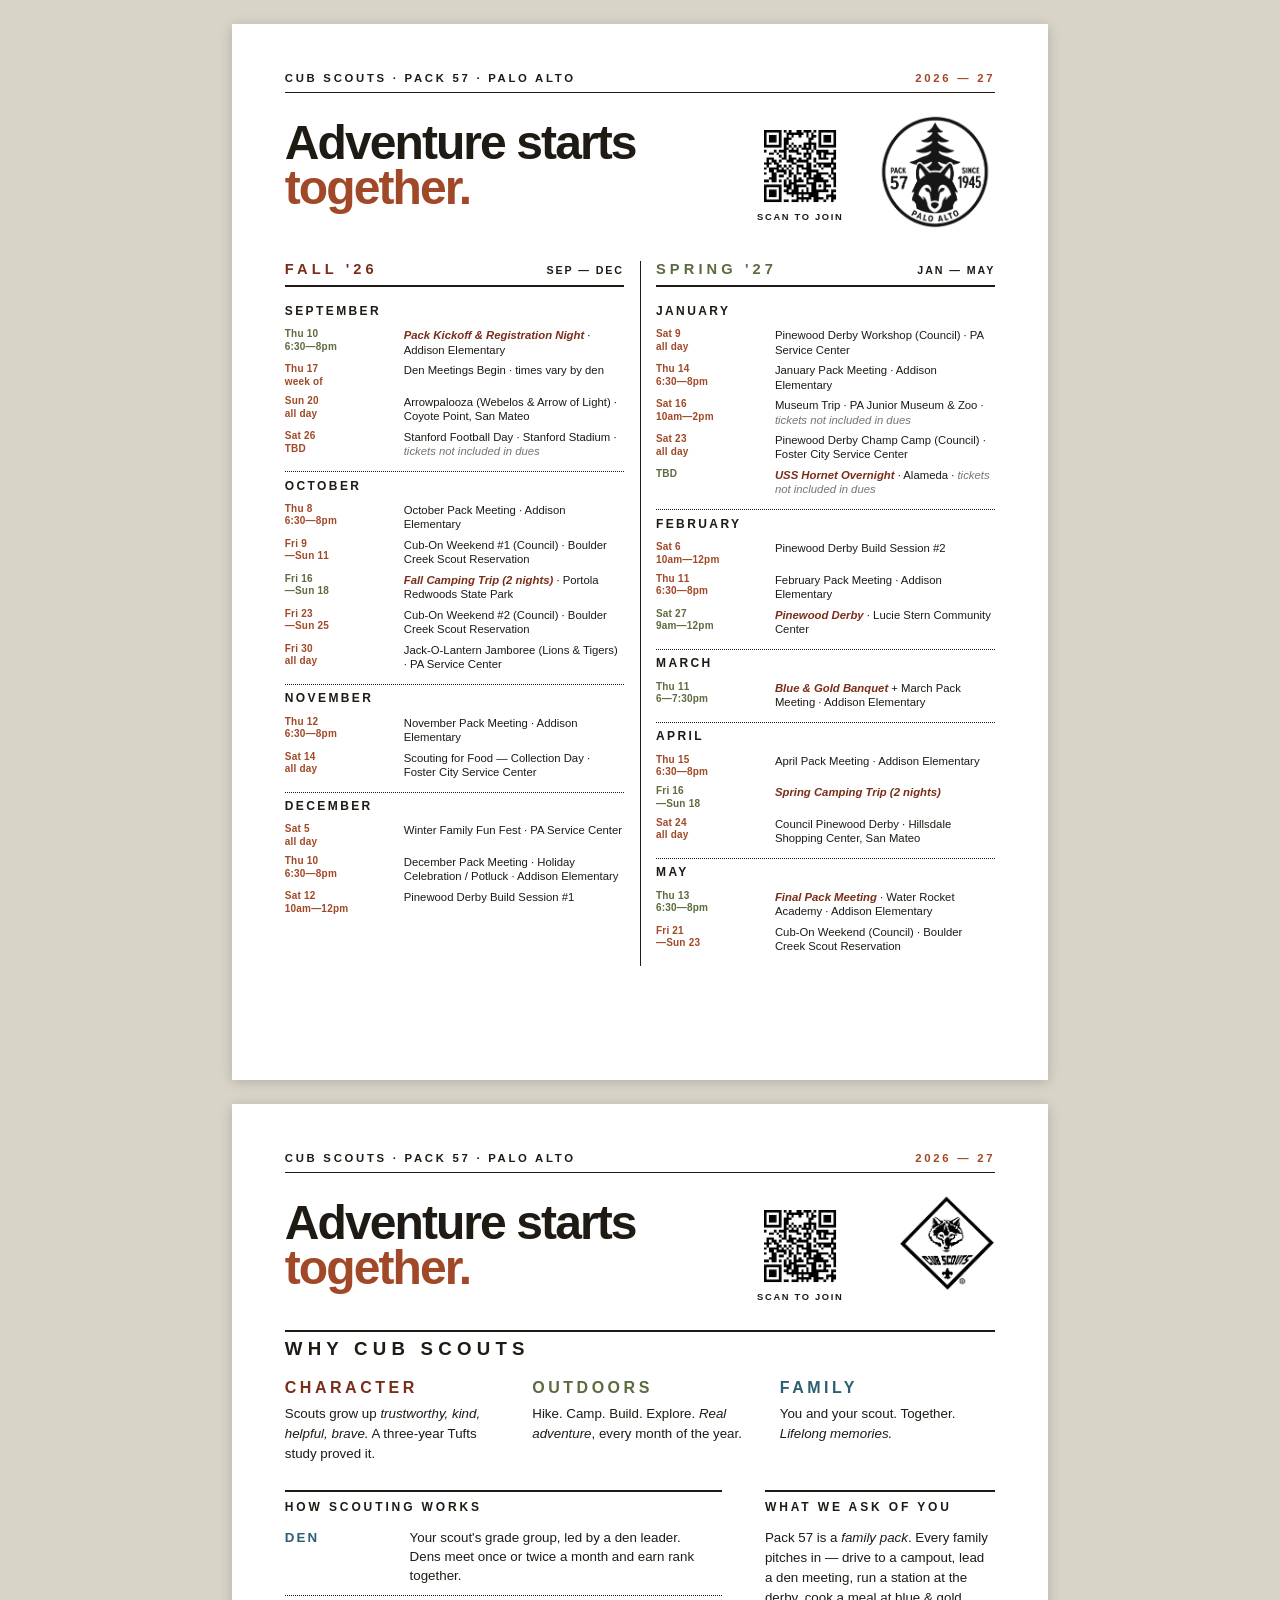
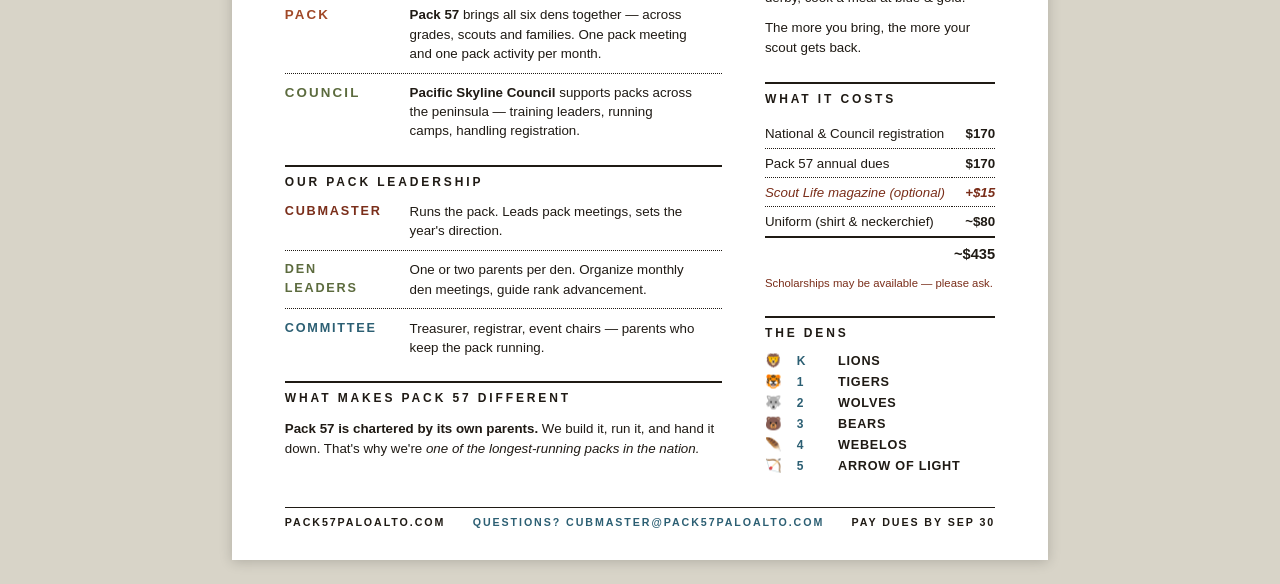
==== variants/b-swiss-grid.html @ 1f038163 "Tighten Pack cadence: 'one pack meeting and one pack activity per month' Restating 'pack' before 'ac" ====
<!doctype html>
<html lang="en">
<head>
<meta charset="utf-8">
<title>Pack 57 — Welcome to the Pack (Onboarding)</title>
<link rel="stylesheet" href="../shared/tokens.css">
<style>
  /* ============= Variant B: Swiss Grid (Onboarding, 2-page) =============
     Page 1 — masthead + the Pack Year calendar.
     Page 2 — program breakdown + fees. */

  /* Print: each .page is a fresh sheet. */
  @media print {
    .page + .page { page-break-before: always; }
  }

  /* Override the shared .page cream/bone with pure white for this onboarding handbook */
  .page.b { background: #ffffff; }

  .b {
    background: #ffffff;
    padding: 0.5in 0.55in 0.45in;
    box-sizing: border-box;
    display: grid;
    grid-template-columns: repeat(12, 1fr);
    grid-auto-rows: min-content;
    gap: 10pt 14pt;
  }

  /* Header marque */
  .b .marque {
    grid-column: 1 / 13;
    display: flex;
    justify-content: space-between;
    align-items: baseline;
    border-bottom: 1pt solid var(--ink);
    padding-bottom: 6pt;
    font-size: 8.5pt;
    letter-spacing: 0.24em;
    text-transform: uppercase;
    font-weight: 700;
  }
  .b .marque .right { color: var(--redwood); }

  /* Hero — onboarding headline */
  .b .hero {
    grid-column: 1 / 9;
    margin-top: 10pt;
  }

  /* QR code — between hero and logo, nudged slightly left toward hero */
  .b .qr {
    grid-column: 9 / 11;
    margin-top: 14pt;
    margin-left: -33pt;
    display: flex;
    flex-direction: column;
    align-items: center;
    justify-content: flex-start;
  }
  .b .qr img {
    width: 0.85in;
    height: 0.85in;
    display: block;
  }
  .b .qr .qr-cap {
    margin-top: 4pt;
    font-size: 7pt;
    letter-spacing: 0.18em;
    text-transform: uppercase;
    font-weight: 700;
    color: var(--ink);
    text-align: center;
    line-height: 1.2;
  }
  .b .hero .num {
    font-size: 9pt;
    letter-spacing: 0.32em;
    text-transform: uppercase;
    font-weight: 700;
    color: var(--ocean);
    margin-bottom: 8pt;
  }
  .b .hero h1 {
    font-size: 36pt;
    line-height: 0.95;
    letter-spacing: -0.04em;
    font-weight: 900;
    margin: 0;
    color: var(--ink);
  }
  .b .hero h1 em {
    font-style: normal;
    color: var(--redwood);
  }
  .b .hero .sub {
    margin-top: 8pt;
    font-size: 10pt;
    line-height: 1.45;
    max-width: 5.2in;
    color: var(--ink);
  }

  /* Pack 57 logo, top right */
  .b .logo {
    grid-column: 11 / 13;
    margin-top: 4pt;
    display: flex;
    justify-content: flex-end;
    align-items: flex-start;
  }
  .b .logo img {
    width: 1.25in;
    height: auto;
  }

  /* Section header */
  .b h2 {
    font-size: 9pt;
    letter-spacing: 0.24em;
    text-transform: uppercase;
    font-weight: 900;
    margin: 0 0 8pt;
    border-top: 2pt solid var(--ink);
    padding-top: 6pt;
  }

  /* ===== Calendar (page 1, full width) ===== */
  .b .cal {
    grid-column: 1 / 13;
    margin-top: 12pt;
  }
  .b .cal h2 .yr { color: var(--ocean); margin-left: 4pt; }

  /* Fall | Spring as two side-by-side columns. */
  .b .cal .seasons {
    display: grid;
    grid-template-columns: 1fr 1fr;
    column-gap: 24pt;
    position: relative;
  }
  .b .cal .seasons::before {
    content: "";
    position: absolute;
    top: 0; bottom: 0;
    left: 50%;
    width: 0;
    border-left: 0.75pt solid var(--ink);
  }
  .b .cal .season-head {
    font-size: 11pt;
    letter-spacing: 0.28em;
    text-transform: uppercase;
    font-weight: 900;
    color: var(--rust);
    margin: 0 0 8pt;
    padding-bottom: 6pt;
    border-bottom: 2pt solid var(--ink);
    display: flex;
    justify-content: space-between;
    align-items: baseline;
  }
  .b .cal .season-head .span {
    font-size: 8pt;
    letter-spacing: 0.18em;
    color: var(--ink);
    font-weight: 700;
  }
  .b .cal .season.spring .season-head { color: var(--moss); }

  /* Months stacked vertically inside each season column. */
  .b .cal .month {
    padding: 5pt 0 7pt;
    border-bottom: 0.5pt dotted var(--ink);
  }
  .b .cal .month:last-child { border-bottom: none; }
  .b .cal .m {
    font-size: 9pt;
    font-weight: 900;
    letter-spacing: 0.2em;
    text-transform: uppercase;
    line-height: 1.3;
    color: var(--ink);
    margin: 0 0 4pt;
  }
  .b .cal ul {
    margin: 0;
    padding: 0;
    list-style: none;
    font-size: 8.5pt;
    line-height: 1.25;
  }
  .b .cal li {
    display: grid;
    grid-template-columns: 1.1in 1fr;
    gap: 10pt;
    padding: 2.5pt 0;
  }
  .b .cal li .d {
    font-variant-numeric: tabular-nums;
    font-weight: 700;
    color: var(--redwood);
    font-size: 7.5pt;
    line-height: 1.25;
    letter-spacing: 0.02em;
  }
  .b .cal li.flag .d { color: var(--moss); }
  .b .cal li em {
    font-style: italic;
    color: var(--rust);
    font-weight: 700;
  }
  .b .cal li em.paid { font-weight: 400; color: var(--ink); opacity: 0.6; }
  .b .cal li .note {
    font-size: 7pt;
    color: var(--rust);
    font-style: italic;
    display: block;
    margin-top: 1pt;
  }

  /* ===== Page 2: program breakdown + fees ===== */
  .b .p2-hero {
    grid-column: 1 / 9;
    margin-top: 10pt;
  }
  .b .p2-qr {
    grid-column: 9 / 11;
    margin-top: 14pt;
    margin-left: -33pt;
    display: flex;
    flex-direction: column;
    align-items: center;
    justify-content: flex-start;
  }
  .b .p2-qr img {
    width: 0.85in;
    height: 0.85in;
    display: block;
  }
  .b .p2-qr .qr-cap {
    margin-top: 4pt;
    font-size: 7pt;
    letter-spacing: 0.18em;
    text-transform: uppercase;
    font-weight: 700;
    color: var(--ink);
    text-align: center;
    line-height: 1.2;
  }
  .b .p2-logo {
    grid-column: 11 / 13;
    margin-top: 4pt;
    display: flex;
    justify-content: flex-end;
    align-items: flex-start;
  }
  .b .p2-logo img { width: 1in; height: auto; }
  .b .p2-hero h1 {
    font-size: 36pt;
    line-height: 0.95;
    letter-spacing: -0.04em;
    font-weight: 900;
    margin: 0;
    color: var(--ink);
  }
  .b .p2-hero h1 em { font-style: normal; color: var(--redwood); }
  .b .p2-hero .num {
    font-size: 9pt;
    letter-spacing: 0.32em;
    text-transform: uppercase;
    font-weight: 700;
    color: var(--ocean);
    margin-bottom: 8pt;
  }

  /* Why-Cub-Scouts label — section header above the three columns */
  .b .why-label {
    grid-column: 1 / 13;
    margin-top: 10pt;
    font-size: 14pt;
    letter-spacing: 0.28em;
    text-transform: uppercase;
    font-weight: 900;
    color: var(--ink);
    border-top: 2pt solid var(--ink);
    padding-top: 5pt;
  }

  /* Why-Cub-Scouts row — three blurbs across full width */
  .b .why {
    grid-column: 1 / 13;
    margin-top: 2pt;
    display: grid;
    grid-template-columns: 1fr 1fr 1fr;
    column-gap: 24pt;
  }
  .b .why .why-item h3 {
    font-size: 12pt;
    letter-spacing: 0.22em;
    text-transform: uppercase;
    font-weight: 900;
    margin: 0 0 5pt;
    padding-top: 2pt;
  }
  .b .why .why-item:nth-child(1) h3 { color: var(--rust); }
  .b .why .why-item:nth-child(2) h3 { color: var(--moss); }
  .b .why .why-item:nth-child(3) h3 { color: var(--ocean); }
  .b .why .why-item p {
    font-size: 10pt;
    line-height: 1.5;
    margin: 0;
  }
  .b .why .why-item p em {
    font-style: italic;
    color: var(--ink);
  }

  /* Reference panels — two columns, each a vertical stack */
  .b .panels {
    grid-column: 1 / 13;
    margin-top: 10pt;
    display: grid;
    grid-template-columns: 1.9fr 1fr;
    column-gap: 32pt;
  }
  .b .panel-col-left,
  .b .panel-col-right {
    display: flex;
    flex-direction: column;
  }
  .b .panel-col-left .panel + .panel,
  .b .panel-col-right .panel + .panel {
    margin-top: 18pt;
  }
  .b .panel h2 {
    font-size: 9pt;
    letter-spacing: 0.24em;
    text-transform: uppercase;
    font-weight: 900;
    margin: 0 0 10pt;
    border-top: 2pt solid var(--ink);
    padding-top: 6pt;
  }

  /* Panel: dens by grade — compact emoji list */
  .b .panel .dens {
    display: grid;
    grid-template-columns: 0.22in 0.32in 1fr;
    gap: 4pt 8pt;
    font-size: 9.5pt;
    line-height: 1.25;
    align-items: baseline;
  }
  .b .panel .dens .emoji {
    font-size: 10pt;
    line-height: 1;
  }
  .b .panel .dens .grade {
    font-weight: 900;
    color: var(--ocean);
    font-variant-numeric: tabular-nums;
    font-size: 9pt;
    letter-spacing: 0.06em;
  }
  .b .panel .dens .den-name {
    font-weight: 700;
    letter-spacing: 0.06em;
    text-transform: uppercase;
  }

  /* Panel: leadership — parallel to org */
  .b .panel .lead-row {
    display: grid;
    grid-template-columns: 1.05in minmax(0, 3in);
    gap: 18pt;
    padding: 7pt 0;
    border-bottom: 0.5pt dotted var(--ink);
    font-size: 10pt;
    line-height: 1.45;
  }
  .b .panel .lead-row:last-child { border-bottom: none; padding-bottom: 0; }
  .b .panel .lead-row:first-of-type { padding-top: 0; }
  .b .panel .lead-row .role {
    font-weight: 900;
    letter-spacing: 0.14em;
    text-transform: uppercase;
    font-size: 9.5pt;
  }
  .b .panel .lead-row.l1 .role { color: var(--rust); }
  .b .panel .lead-row.l2 .role { color: var(--moss); }
  .b .panel .lead-row.l3 .role { color: var(--ocean); }

  /* Panel: org explainer (Den/Pack/Council) */
  .b .panel .org-row {
    display: grid;
    grid-template-columns: 1.05in minmax(0, 3in);
    gap: 18pt;
    padding: 7pt 0;
    border-bottom: 0.5pt dotted var(--ink);
    font-size: 10pt;
    line-height: 1.45;
  }
  .b .panel .org-row:last-child { border-bottom: none; padding-bottom: 0; }
  .b .panel .org-row:first-of-type { padding-top: 0; }
  .b .panel .org-row .term {
    font-weight: 900;
    letter-spacing: 0.16em;
    text-transform: uppercase;
  }
  .b .panel .org-row.r1 .term { color: var(--ocean); }
  .b .panel .org-row.r2 .term { color: var(--redwood); }
  .b .panel .org-row.r3 .term { color: var(--moss); }

  /* Panel: what we ask, what makes us different */
  .b .panel .ask p,
  .b .panel .different p {
    font-size: 10pt;
    line-height: 1.5;
    margin: 0 0 8pt;
  }
  .b .panel .ask p:last-child,
  .b .panel .different p:last-child { margin-bottom: 0; }
  .b .panel .ask p em,
  .b .panel .different p em { font-style: italic; }
  .b .panel .different p b { font-weight: 700; }

  /* Panel: dues table */
  .b .panel table {
    width: 100%;
    border-collapse: collapse;
    font-size: 10pt;
  }
  .b .panel table td {
    padding: 5pt 0;
    border-bottom: 0.5pt dotted var(--ink);
  }
  .b .panel table td.r {
    text-align: right;
    font-variant-numeric: tabular-nums;
    font-weight: 700;
  }
  .b .panel table tr.opt td {
    color: var(--rust);
    font-style: italic;
  }
  .b .panel table tr.tot td {
    border-top: 1.5pt solid var(--ink);
    border-bottom: none;
    padding-top: 6pt;
    font-weight: 900;
    font-size: 11pt;
    text-transform: uppercase;
  }
  .b .panel .scholar-note {
    font-size: 8.5pt;
    margin-top: 6pt;
    color: var(--rust);
    line-height: 1.4;
  }

  /* Footer */
  .b .foot {
    grid-column: 1 / 13;
    margin-top: 14pt;
    border-top: 1pt solid var(--ink);
    padding-top: 6pt;
    display: flex;
    justify-content: space-between;
    font-size: 8pt;
    letter-spacing: 0.18em;
    text-transform: uppercase;
    font-weight: 700;
  }
  .b .foot .mid { color: var(--ocean); }
</style>
</head>
<body>

<!-- =============================================================
     PAGE 1 — masthead + Pack Year calendar
     ============================================================= -->
<div class="page b">

  <div class="marque">
    <span>Cub Scouts · Pack 57 · Palo Alto</span>
    <span class="right">2026 — 27</span>
  </div>

  <div class="hero">
    <h1>Adventure starts<br><em>together.</em></h1>
  </div>

  <div class="qr">
    <img src="../assets/qr-pack57-join.png" alt="Scan to join Pack 57">
    <div class="qr-cap">Scan to Join</div>
  </div>

  <div class="logo">
    <img src="../assets/pack57-logo-mono.png" alt="Cub Scouts Pack 57 Palo Alto">
  </div>

  <div class="cal">
    <div class="seasons">

      <!-- ===== FALL ===== -->
      <div class="season fall">
        <div class="season-head"><span>Fall '26</span><span class="span">Sep — Dec</span></div>

        <div class="month">
          <div class="m">September</div>
          <ul>
            <li class="flag"><span class="d">Thu 10<br>6:30—8pm</span><span><em>Pack Kickoff &amp; Registration Night</em> · Addison Elementary</span></li>
            <li><span class="d">Thu 17<br>week of</span><span>Den Meetings Begin · times vary by den</span></li>
            <li><span class="d">Sun 20<br>all day</span><span>Arrowpalooza (Webelos &amp; Arrow of Light) · Coyote Point, San Mateo</span></li>
            <li><span class="d">Sat 26<br>TBD</span><span>Stanford Football Day · Stanford Stadium · <em class="paid">tickets not included in dues</em></span></li>
          </ul>
        </div>

        <div class="month">
          <div class="m">October</div>
          <ul>
            <li><span class="d">Thu 8<br>6:30—8pm</span><span>October Pack Meeting · Addison Elementary</span></li>
            <li><span class="d">Fri 9<br>—Sun 11</span><span>Cub-On Weekend #1 (Council) · Boulder Creek Scout Reservation</span></li>
            <li class="flag"><span class="d">Fri 16<br>—Sun 18</span><span><em>Fall Camping Trip (2 nights)</em> · Portola Redwoods State Park</span></li>
            <li><span class="d">Fri 23<br>—Sun 25</span><span>Cub-On Weekend #2 (Council) · Boulder Creek Scout Reservation</span></li>
            <li><span class="d">Fri 30<br>all day</span><span>Jack-O-Lantern Jamboree (Lions &amp; Tigers) · PA Service Center</span></li>
          </ul>
        </div>

        <div class="month">
          <div class="m">November</div>
          <ul>
            <li><span class="d">Thu 12<br>6:30—8pm</span><span>November Pack Meeting · Addison Elementary</span></li>
            <li><span class="d">Sat 14<br>all day</span><span>Scouting for Food — Collection Day · Foster City Service Center</span></li>
          </ul>
        </div>

        <div class="month">
          <div class="m">December</div>
          <ul>
            <li><span class="d">Sat 5<br>all day</span><span>Winter Family Fun Fest · PA Service Center</span></li>
            <li><span class="d">Thu 10<br>6:30—8pm</span><span>December Pack Meeting · Holiday Celebration / Potluck · Addison Elementary</span></li>
            <li><span class="d">Sat 12<br>10am—12pm</span><span>Pinewood Derby Build Session #1</span></li>
          </ul>
        </div>
      </div>

      <!-- ===== SPRING (Jan—May) ===== -->
      <div class="season spring">
        <div class="season-head"><span>Spring '27</span><span class="span">Jan — May</span></div>

        <div class="month">
          <div class="m">January</div>
          <ul>
            <li><span class="d">Sat 9<br>all day</span><span>Pinewood Derby Workshop (Council) · PA Service Center</span></li>
            <li><span class="d">Thu 14<br>6:30—8pm</span><span>January Pack Meeting · Addison Elementary</span></li>
            <li><span class="d">Sat 16<br>10am—2pm</span><span>Museum Trip · PA Junior Museum &amp; Zoo · <em class="paid">tickets not included in dues</em></span></li>
            <li><span class="d">Sat 23<br>all day</span><span>Pinewood Derby Champ Camp (Council) · Foster City Service Center</span></li>
            <li class="flag"><span class="d">TBD</span><span><em>USS Hornet Overnight</em> · Alameda · <em class="paid">tickets not included in dues</em></span></li>
          </ul>
        </div>

        <div class="month">
          <div class="m">February</div>
          <ul>
            <li><span class="d">Sat 6<br>10am—12pm</span><span>Pinewood Derby Build Session #2</span></li>
            <li><span class="d">Thu 11<br>6:30—8pm</span><span>February Pack Meeting · Addison Elementary</span></li>
            <li class="flag"><span class="d">Sat 27<br>9am—12pm</span><span><em>Pinewood Derby</em> · Lucie Stern Community Center</span></li>
          </ul>
        </div>

        <div class="month">
          <div class="m">March</div>
          <ul>
            <li class="flag"><span class="d">Thu 11<br>6—7:30pm</span><span><em>Blue &amp; Gold Banquet</em> + March Pack Meeting · Addison Elementary</span></li>
          </ul>
        </div>

        <div class="month">
          <div class="m">April</div>
          <ul>
            <li><span class="d">Thu 15<br>6:30—8pm</span><span>April Pack Meeting · Addison Elementary</span></li>
            <li class="flag"><span class="d">Fri 16<br>—Sun 18</span><span><em>Spring Camping Trip (2 nights)</em></span></li>
            <li><span class="d">Sat 24<br>all day</span><span>Council Pinewood Derby · Hillsdale Shopping Center, San Mateo</span></li>
          </ul>
        </div>

        <div class="month">
          <div class="m">May</div>
          <ul>
            <li class="flag"><span class="d">Thu 13<br>6:30—8pm</span><span><em>Final Pack Meeting</em> · Water Rocket Academy · Addison Elementary</span></li>
            <li><span class="d">Fri 21<br>—Sun 23</span><span>Cub-On Weekend (Council) · Boulder Creek Scout Reservation</span></li>
          </ul>
        </div>
      </div>

    </div>
  </div>

</div>

<!-- =============================================================
     PAGE 2 — program breakdown + fees (rough draft)
     ============================================================= -->
<div class="page b">

  <div class="marque">
    <span>Cub Scouts · Pack 57 · Palo Alto</span>
    <span class="right">2026 — 27</span>
  </div>

  <div class="p2-hero">
    <h1>Adventure starts<br><em>together.</em></h1>
  </div>

  <div class="p2-qr">
    <img src="../assets/qr-pack57-join.png" alt="Scan to join Pack 57">
    <div class="qr-cap">Scan to Join</div>
  </div>

  <div class="p2-logo">
    <img src="../assets/cub-scout-logo.png" alt="Cub Scouts">
  </div>

  <div class="why-label">Why Cub Scouts</div>

  <div class="why">
    <div class="why-item">
      <h3>Character</h3>
      <p>Scouts grow up <em>trustworthy, kind, helpful, brave.</em>
        A three-year Tufts study proved it.</p>
    </div>
    <div class="why-item">
      <h3>Outdoors</h3>
      <p>Hike. Camp. Build. Explore. <em>Real adventure</em>,
        every month of the year.</p>
    </div>
    <div class="why-item">
      <h3>Family</h3>
      <p>You and your scout. Together. <em>Lifelong memories.</em></p>
    </div>
  </div>

  <div class="panels">

    <div class="panel-col-left">
      <div class="panel">
        <h2>How Scouting Works</h2>
        <div class="org-row r1">
          <div class="term">Den</div>
          <div>Your scout's grade group, led by a den leader.
            Dens meet once or twice a month and earn rank together.</div>
        </div>
        <div class="org-row r2">
          <div class="term">Pack</div>
          <div><b>Pack 57</b> brings all six dens together —
            across grades, scouts and families. One pack meeting
            and one pack activity per month.</div>
        </div>
        <div class="org-row r3">
          <div class="term">Council</div>
          <div><b>Pacific Skyline Council</b> supports packs across
            the peninsula — training leaders, running camps,
            handling registration.</div>
        </div>
      </div>

      <div class="panel">
        <h2>Our Pack Leadership</h2>
        <div class="lead-row l1">
          <div class="role">Cubmaster</div>
          <div>Runs the pack. Leads pack meetings,
            sets the year's direction.</div>
        </div>
        <div class="lead-row l2">
          <div class="role">Den Leaders</div>
          <div>One or two parents per den. Organize monthly
            den meetings, guide rank advancement.</div>
        </div>
        <div class="lead-row l3">
          <div class="role">Committee</div>
          <div>Treasurer, registrar, event chairs —
            parents who keep the pack running.</div>
        </div>
      </div>

      <div class="panel">
        <h2>What makes Pack 57 different</h2>
        <div class="different">
          <p><b>Pack 57 is chartered by its own parents.</b>
            We build it, run it, and hand it down. That's why
            we're <em>one of the longest-running packs in the
            nation.</em></p>
        </div>
      </div>
    </div>

    <div class="panel-col-right">
      <div class="panel">
        <h2>What we ask of you</h2>
        <div class="ask">
          <p>Pack 57 is a <em>family pack</em>. Every family
            pitches in — drive to a campout, lead a den meeting,
            run a station at the derby, cook a meal at blue
            &amp; gold.</p>
          <p>The more you bring, the more your scout gets
            back.</p>
        </div>
      </div>

      <div class="panel">
        <h2>What it costs</h2>
        <table>
          <tr><td>National &amp; Council registration</td><td class="r">$170</td></tr>
          <tr><td>Pack 57 annual dues</td><td class="r">$170</td></tr>
          <tr class="opt"><td>Scout Life magazine (optional)</td><td class="r">+$15</td></tr>
          <tr><td>Uniform (shirt &amp; neckerchief)</td><td class="r">~$80</td></tr>
          <tr class="tot"><td></td><td class="r">~$435</td></tr>
        </table>
        <div class="scholar-note">Scholarships may be available —
          please ask.</div>
      </div>

      <div class="panel">
        <h2>The Dens</h2>
        <div class="dens">
          <div class="emoji">🦁</div><div class="grade">K</div><div class="den-name">Lions</div>
          <div class="emoji">🐯</div><div class="grade">1</div><div class="den-name">Tigers</div>
          <div class="emoji">🐺</div><div class="grade">2</div><div class="den-name">Wolves</div>
          <div class="emoji">🐻</div><div class="grade">3</div><div class="den-name">Bears</div>
          <div class="emoji">🪶</div><div class="grade">4</div><div class="den-name">Webelos</div>
          <div class="emoji">🏹</div><div class="grade">5</div><div class="den-name">Arrow of Light</div>
        </div>
      </div>
    </div>

  </div>

  <div class="foot">
    <span>pack57paloalto.com</span>
    <span class="mid">Questions? cubmaster@pack57paloalto.com</span>
    <span>Pay dues by Sep 30</span>
  </div>

</div>

</body>
</html>
---- shared/tokens.css ----
/* Sea Ranch palette — earthy, sun-bleached, mid-century coastal */
:root {
  --redwood: #A04827;     /* siding stain */
  --ocean:   #2C5F73;     /* deep pacific */
  --sun:     #E8A33D;     /* afternoon light */
  --moss:    #5C6B3E;     /* trail green */
  --cream:   #F2E8D5;     /* weathered cedar */
  --bone:    #FAF6EC;     /* page */
  --ink:     #1F1A14;     /* near-black, warm */
  --rust:    #7A2E1A;     /* deep accent */

  --font-sans: "Helvetica Neue", Helvetica, Arial, sans-serif;
}

/* Print sizing — letter, single sided */
@page { size: 8.5in 11in; margin: 0; }

html, body {
  margin: 0;
  padding: 0;
  font-family: var(--font-sans);
  color: var(--ink);
  background: #d8d4c8;     /* gray surround so the page edge is visible on screen */
  -webkit-font-smoothing: antialiased;
}

.page {
  width: 8.5in;
  height: 11in;
  background: var(--bone);
  margin: 24px auto;
  position: relative;
  overflow: hidden;
  box-shadow: 0 2px 12px rgba(0,0,0,0.18);
  box-sizing: border-box;
}

@media print {
  body { background: white; }
  .page { margin: 0; box-shadow: none; }
}

/* Common type rules */
.tight  { letter-spacing: -0.02em; }
.tighter{ letter-spacing: -0.04em; }
.upper  { text-transform: uppercase; }
.bold   { font-weight: 700; }
.black  { font-weight: 900; }
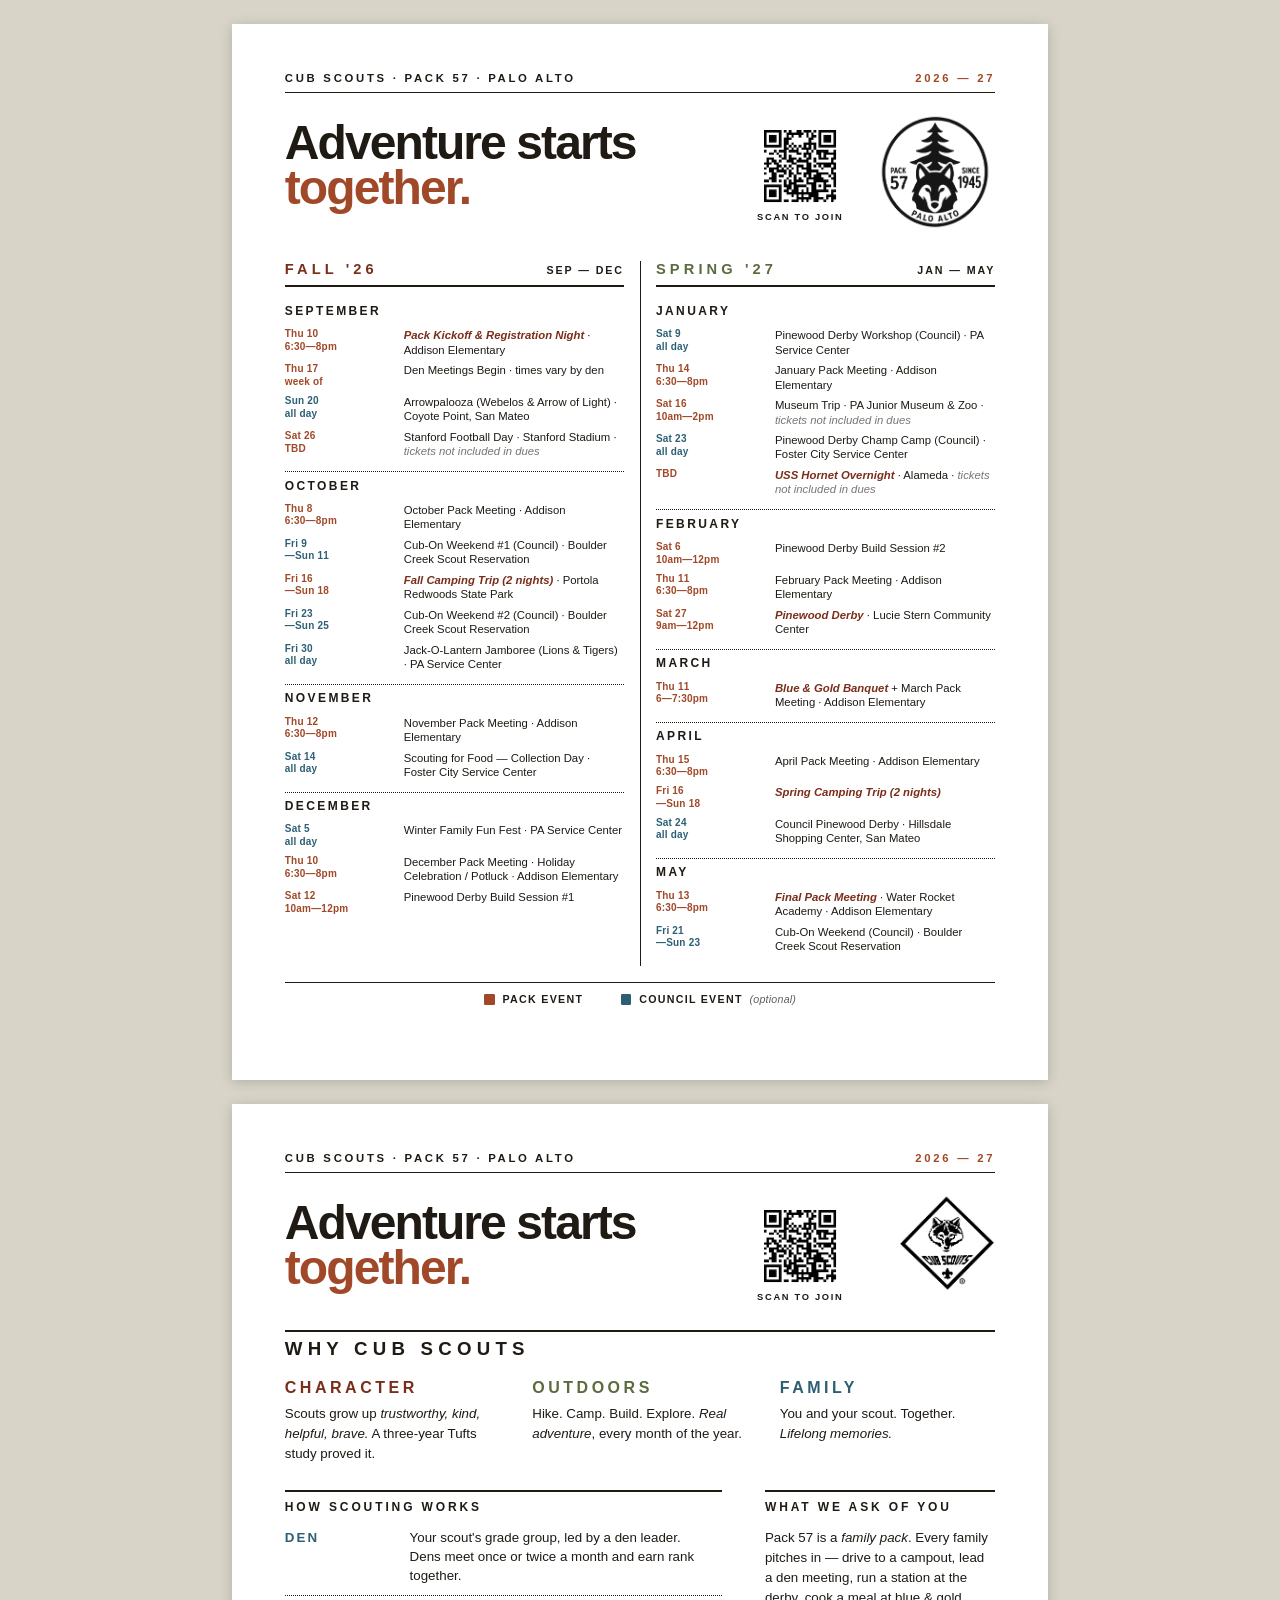
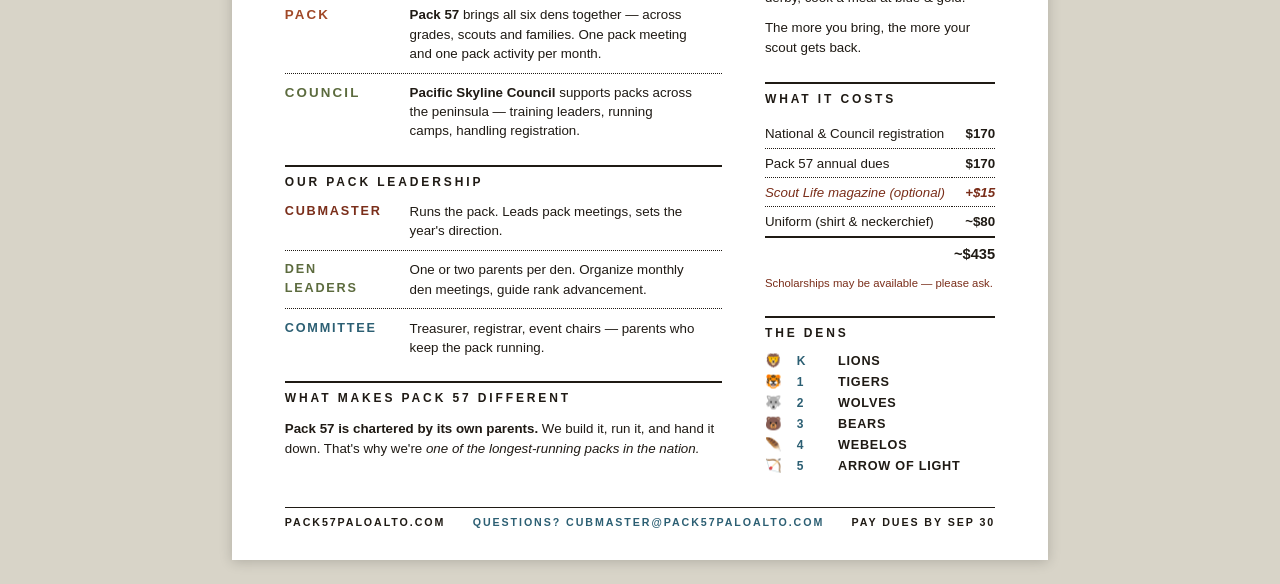
==== commit 35f1d50b: "Calendar: color council events ocean blue, add legend, drop moss/flag color Adds a third date-column" ====
--- a/variants/b-swiss-grid.html
+++ b/variants/b-swiss-grid.html
@@ -204,7 +204,7 @@
     line-height: 1.25;
     letter-spacing: 0.02em;
   }
-  .b .cal li.flag .d { color: var(--moss); }
+  .b .cal li.council .d { color: var(--ocean); }
   .b .cal li em {
     font-style: italic;
     color: var(--rust);
@@ -217,6 +217,44 @@
     font-style: italic;
     display: block;
     margin-top: 1pt;
+  }
+
+  /* Calendar legend — sits under the seasons grid */
+  .b .cal .key {
+    grid-column: 1 / 13;
+    margin-top: 12pt;
+    padding-top: 8pt;
+    border-top: 0.5pt solid var(--ink);
+    display: flex;
+    justify-content: center;
+    gap: 28pt;
+    font-size: 8pt;
+    letter-spacing: 0.12em;
+    text-transform: uppercase;
+    font-weight: 700;
+    color: var(--ink);
+  }
+  .b .cal .key .item {
+    display: flex;
+    align-items: center;
+    gap: 6pt;
+  }
+  .b .cal .key .swatch {
+    display: inline-block;
+    width: 8pt;
+    height: 8pt;
+    border-radius: 1pt;
+  }
+  .b .cal .key .swatch.regular { background: var(--redwood); }
+  .b .cal .key .swatch.council { background: var(--ocean); }
+  .b .cal .key .opt {
+    font-style: italic;
+    text-transform: none;
+    letter-spacing: 0.02em;
+    font-weight: 400;
+    color: var(--ink);
+    opacity: 0.7;
+    margin-left: 2pt;
   }
 
   /* ===== Page 2: program breakdown + fees ===== */
@@ -512,7 +550,7 @@
           <ul>
             <li class="flag"><span class="d">Thu 10<br>6:30—8pm</span><span><em>Pack Kickoff &amp; Registration Night</em> · Addison Elementary</span></li>
             <li><span class="d">Thu 17<br>week of</span><span>Den Meetings Begin · times vary by den</span></li>
-            <li><span class="d">Sun 20<br>all day</span><span>Arrowpalooza (Webelos &amp; Arrow of Light) · Coyote Point, San Mateo</span></li>
+            <li class="council"><span class="d">Sun 20<br>all day</span><span>Arrowpalooza (Webelos &amp; Arrow of Light) · Coyote Point, San Mateo</span></li>
             <li><span class="d">Sat 26<br>TBD</span><span>Stanford Football Day · Stanford Stadium · <em class="paid">tickets not included in dues</em></span></li>
           </ul>
         </div>
@@ -521,10 +559,10 @@
           <div class="m">October</div>
           <ul>
             <li><span class="d">Thu 8<br>6:30—8pm</span><span>October Pack Meeting · Addison Elementary</span></li>
-            <li><span class="d">Fri 9<br>—Sun 11</span><span>Cub-On Weekend #1 (Council) · Boulder Creek Scout Reservation</span></li>
+            <li class="council"><span class="d">Fri 9<br>—Sun 11</span><span>Cub-On Weekend #1 (Council) · Boulder Creek Scout Reservation</span></li>
             <li class="flag"><span class="d">Fri 16<br>—Sun 18</span><span><em>Fall Camping Trip (2 nights)</em> · Portola Redwoods State Park</span></li>
-            <li><span class="d">Fri 23<br>—Sun 25</span><span>Cub-On Weekend #2 (Council) · Boulder Creek Scout Reservation</span></li>
-            <li><span class="d">Fri 30<br>all day</span><span>Jack-O-Lantern Jamboree (Lions &amp; Tigers) · PA Service Center</span></li>
+            <li class="council"><span class="d">Fri 23<br>—Sun 25</span><span>Cub-On Weekend #2 (Council) · Boulder Creek Scout Reservation</span></li>
+            <li class="council"><span class="d">Fri 30<br>all day</span><span>Jack-O-Lantern Jamboree (Lions &amp; Tigers) · PA Service Center</span></li>
           </ul>
         </div>
 
@@ -532,14 +570,14 @@
           <div class="m">November</div>
           <ul>
             <li><span class="d">Thu 12<br>6:30—8pm</span><span>November Pack Meeting · Addison Elementary</span></li>
-            <li><span class="d">Sat 14<br>all day</span><span>Scouting for Food — Collection Day · Foster City Service Center</span></li>
+            <li class="council"><span class="d">Sat 14<br>all day</span><span>Scouting for Food — Collection Day · Foster City Service Center</span></li>
           </ul>
         </div>
 
         <div class="month">
           <div class="m">December</div>
           <ul>
-            <li><span class="d">Sat 5<br>all day</span><span>Winter Family Fun Fest · PA Service Center</span></li>
+            <li class="council"><span class="d">Sat 5<br>all day</span><span>Winter Family Fun Fest · PA Service Center</span></li>
             <li><span class="d">Thu 10<br>6:30—8pm</span><span>December Pack Meeting · Holiday Celebration / Potluck · Addison Elementary</span></li>
             <li><span class="d">Sat 12<br>10am—12pm</span><span>Pinewood Derby Build Session #1</span></li>
           </ul>
@@ -553,10 +591,10 @@
         <div class="month">
           <div class="m">January</div>
           <ul>
-            <li><span class="d">Sat 9<br>all day</span><span>Pinewood Derby Workshop (Council) · PA Service Center</span></li>
+            <li class="council"><span class="d">Sat 9<br>all day</span><span>Pinewood Derby Workshop (Council) · PA Service Center</span></li>
             <li><span class="d">Thu 14<br>6:30—8pm</span><span>January Pack Meeting · Addison Elementary</span></li>
             <li><span class="d">Sat 16<br>10am—2pm</span><span>Museum Trip · PA Junior Museum &amp; Zoo · <em class="paid">tickets not included in dues</em></span></li>
-            <li><span class="d">Sat 23<br>all day</span><span>Pinewood Derby Champ Camp (Council) · Foster City Service Center</span></li>
+            <li class="council"><span class="d">Sat 23<br>all day</span><span>Pinewood Derby Champ Camp (Council) · Foster City Service Center</span></li>
             <li class="flag"><span class="d">TBD</span><span><em>USS Hornet Overnight</em> · Alameda · <em class="paid">tickets not included in dues</em></span></li>
           </ul>
         </div>
@@ -582,7 +620,7 @@
           <ul>
             <li><span class="d">Thu 15<br>6:30—8pm</span><span>April Pack Meeting · Addison Elementary</span></li>
             <li class="flag"><span class="d">Fri 16<br>—Sun 18</span><span><em>Spring Camping Trip (2 nights)</em></span></li>
-            <li><span class="d">Sat 24<br>all day</span><span>Council Pinewood Derby · Hillsdale Shopping Center, San Mateo</span></li>
+            <li class="council"><span class="d">Sat 24<br>all day</span><span>Council Pinewood Derby · Hillsdale Shopping Center, San Mateo</span></li>
           </ul>
         </div>
 
@@ -590,11 +628,22 @@
           <div class="m">May</div>
           <ul>
             <li class="flag"><span class="d">Thu 13<br>6:30—8pm</span><span><em>Final Pack Meeting</em> · Water Rocket Academy · Addison Elementary</span></li>
-            <li><span class="d">Fri 21<br>—Sun 23</span><span>Cub-On Weekend (Council) · Boulder Creek Scout Reservation</span></li>
-          </ul>
-        </div>
-      </div>
-
+            <li class="council"><span class="d">Fri 21<br>—Sun 23</span><span>Cub-On Weekend (Council) · Boulder Creek Scout Reservation</span></li>
+          </ul>
+        </div>
+      </div>
+
+    </div>
+
+    <div class="key">
+      <div class="item">
+        <span class="swatch regular"></span>
+        <span>Pack event</span>
+      </div>
+      <div class="item">
+        <span class="swatch council"></span>
+        <span>Council event <span class="opt">(optional)</span></span>
+      </div>
     </div>
   </div>
 
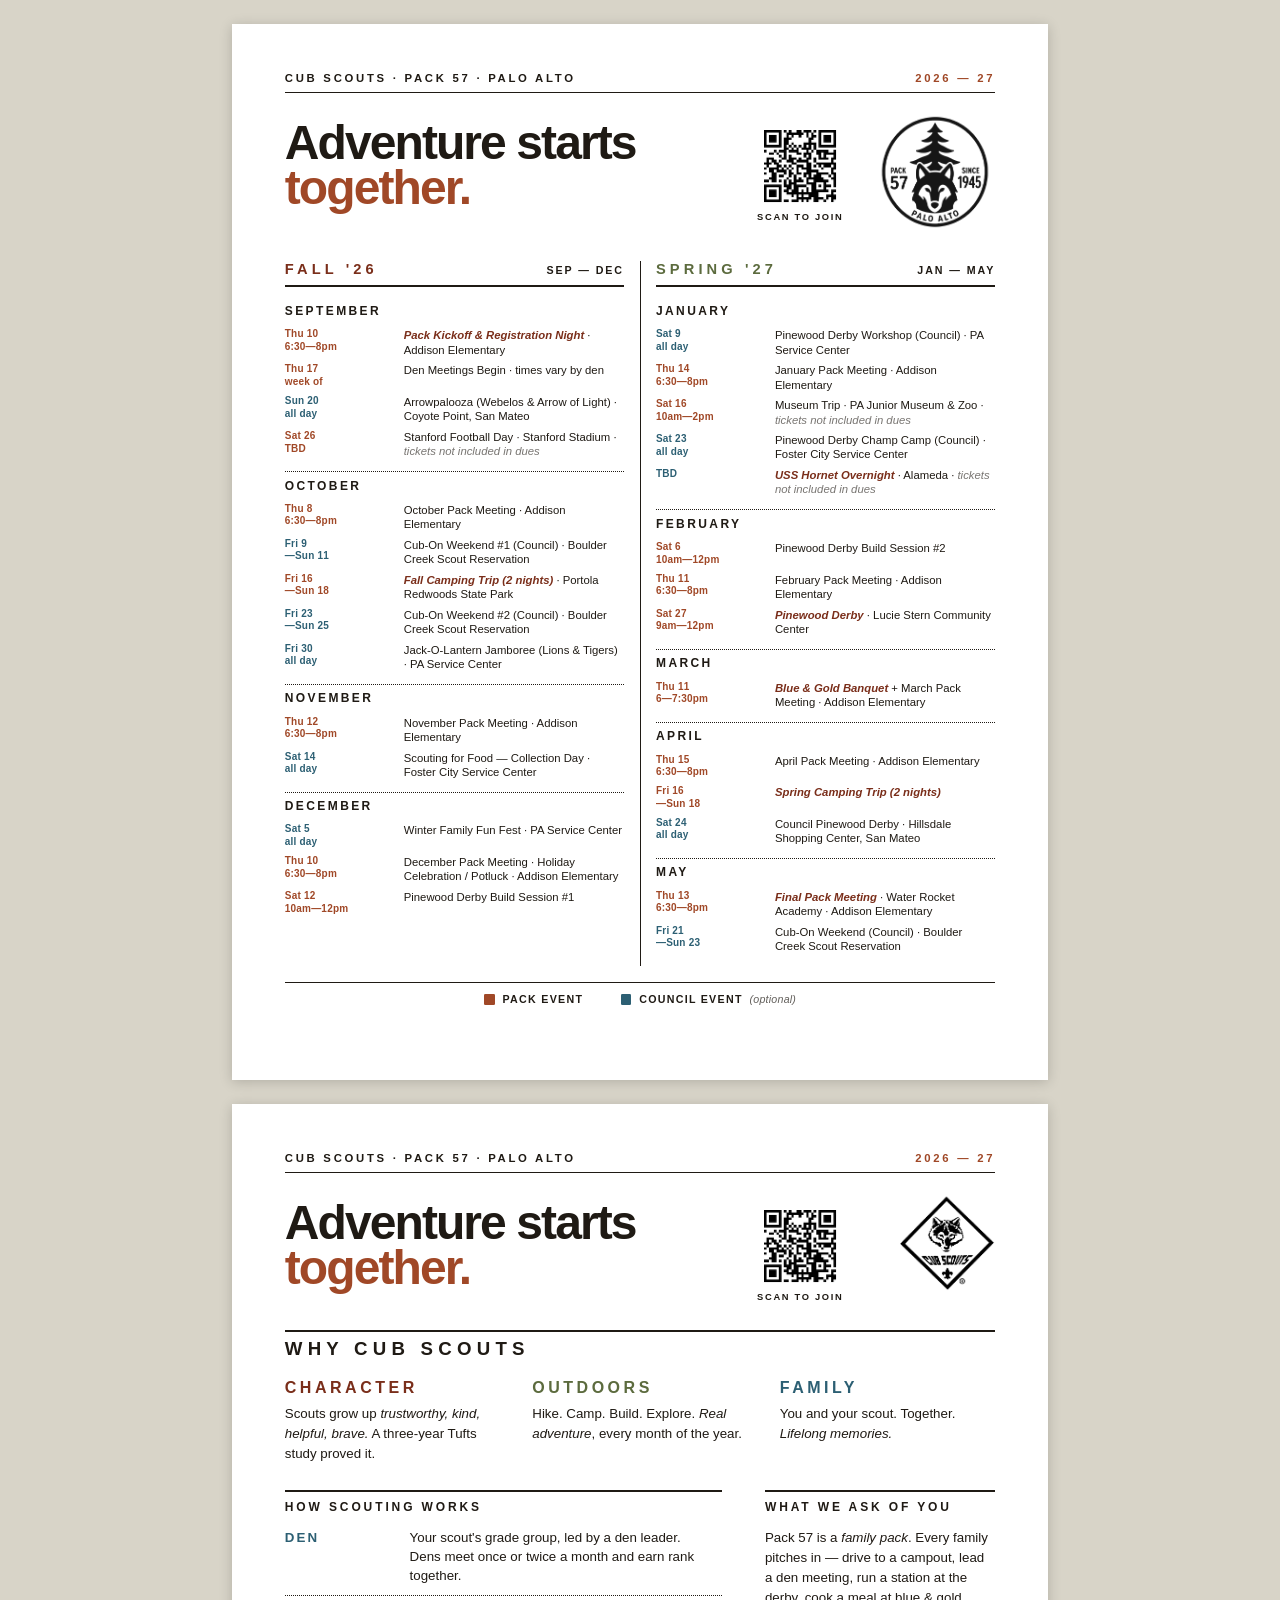
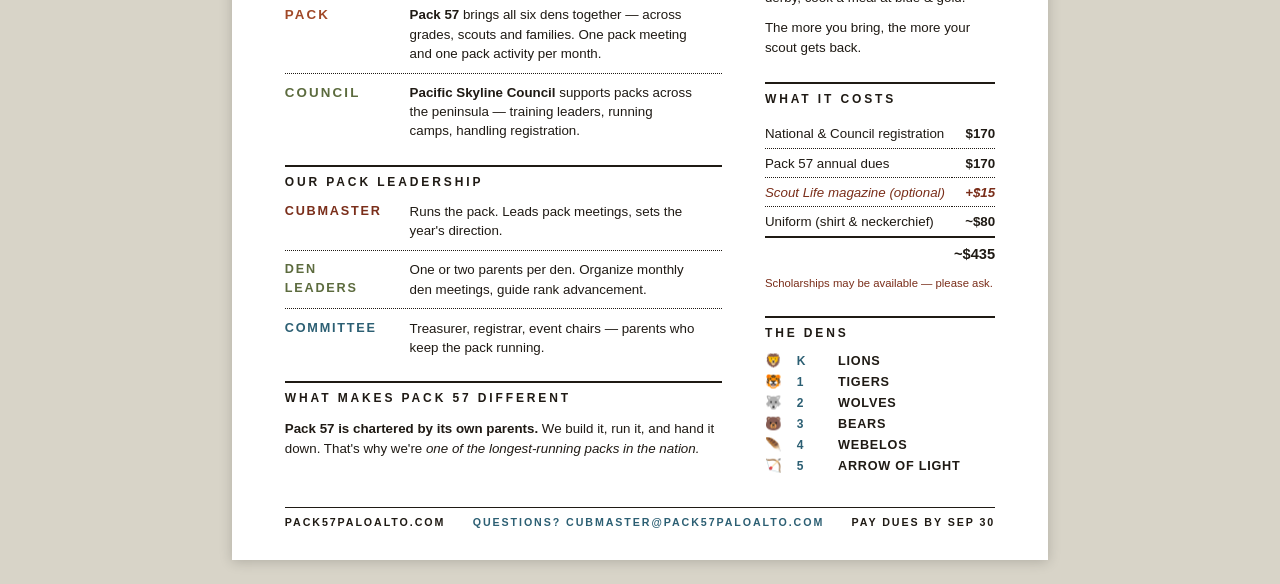
==== commit 61c45f59: "USS Hornet Overnight is council, not pack — recolor date ocean blue Removed flag class and added cou" ====
--- a/variants/b-swiss-grid.html
+++ b/variants/b-swiss-grid.html
@@ -595,7 +595,7 @@
             <li><span class="d">Thu 14<br>6:30—8pm</span><span>January Pack Meeting · Addison Elementary</span></li>
             <li><span class="d">Sat 16<br>10am—2pm</span><span>Museum Trip · PA Junior Museum &amp; Zoo · <em class="paid">tickets not included in dues</em></span></li>
             <li class="council"><span class="d">Sat 23<br>all day</span><span>Pinewood Derby Champ Camp (Council) · Foster City Service Center</span></li>
-            <li class="flag"><span class="d">TBD</span><span><em>USS Hornet Overnight</em> · Alameda · <em class="paid">tickets not included in dues</em></span></li>
+            <li class="council"><span class="d">TBD</span><span><em>USS Hornet Overnight</em> · Alameda · <em class="paid">tickets not included in dues</em></span></li>
           </ul>
         </div>
 
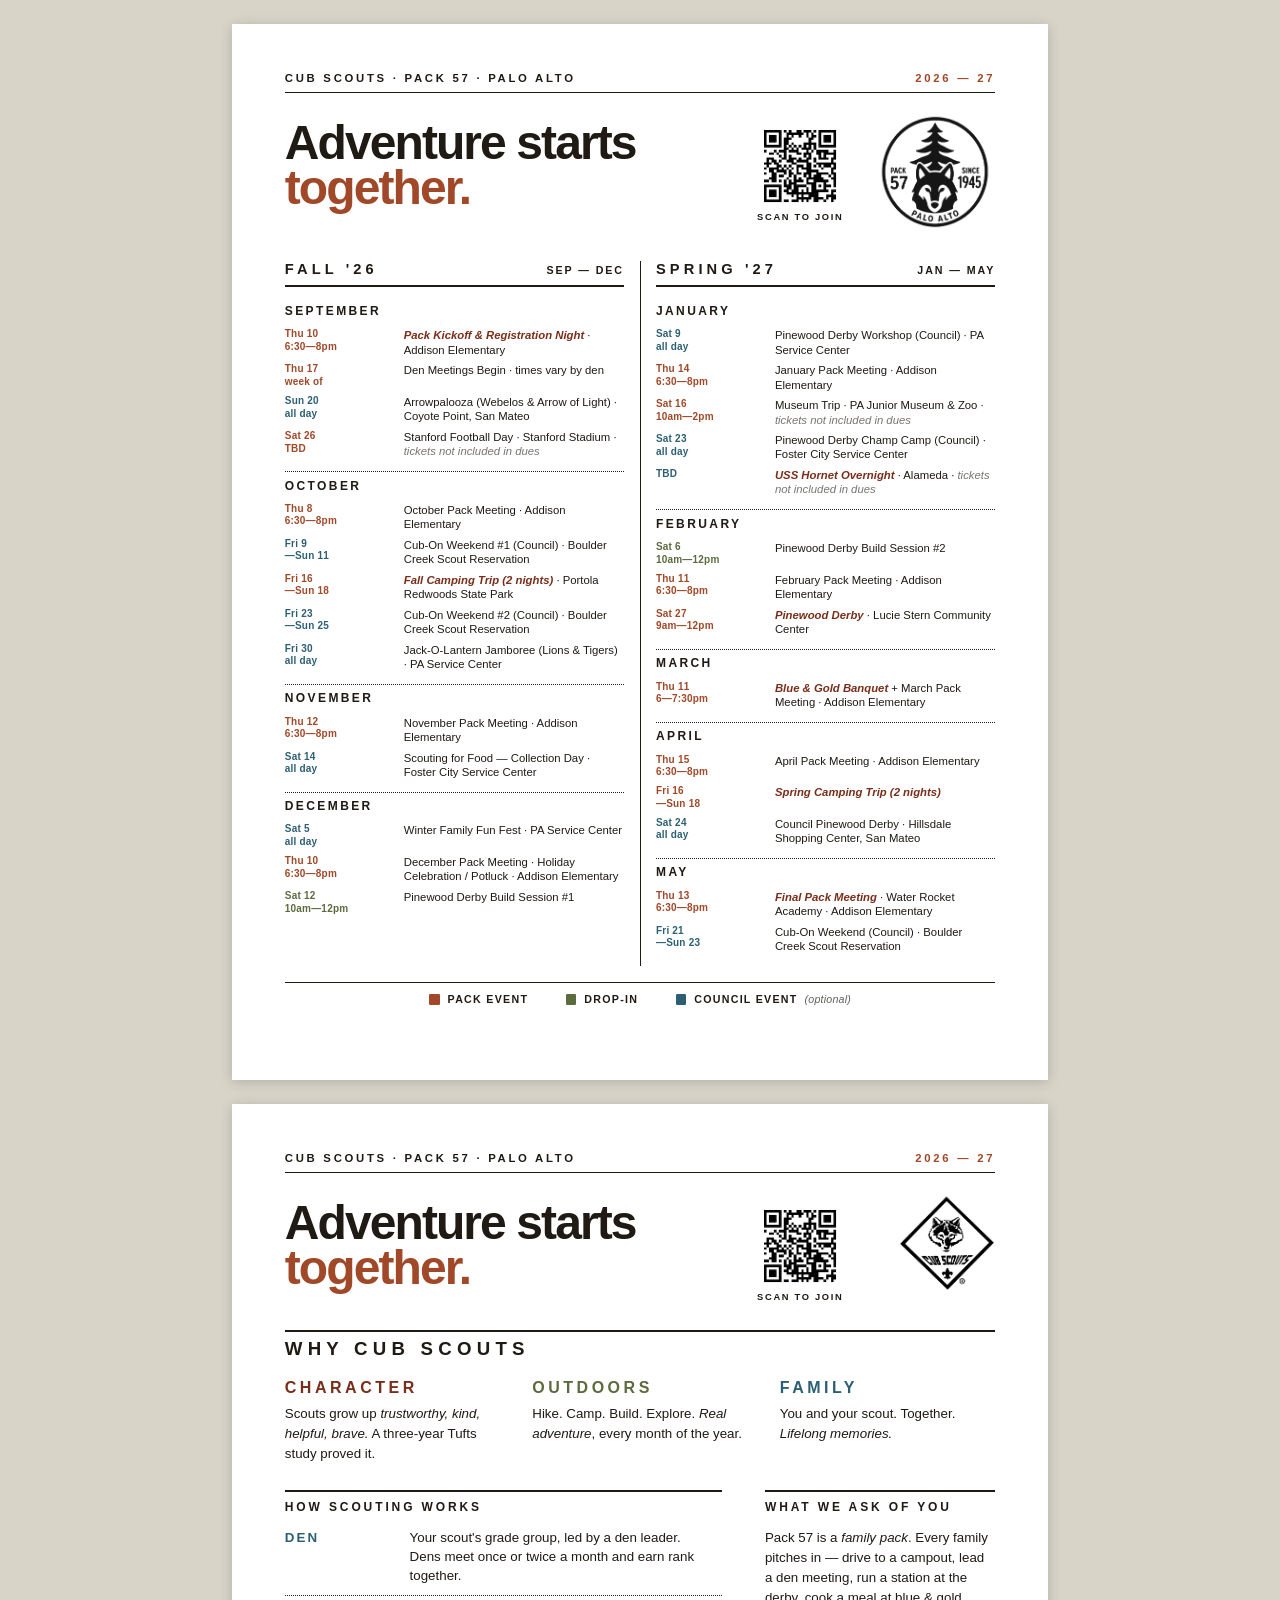
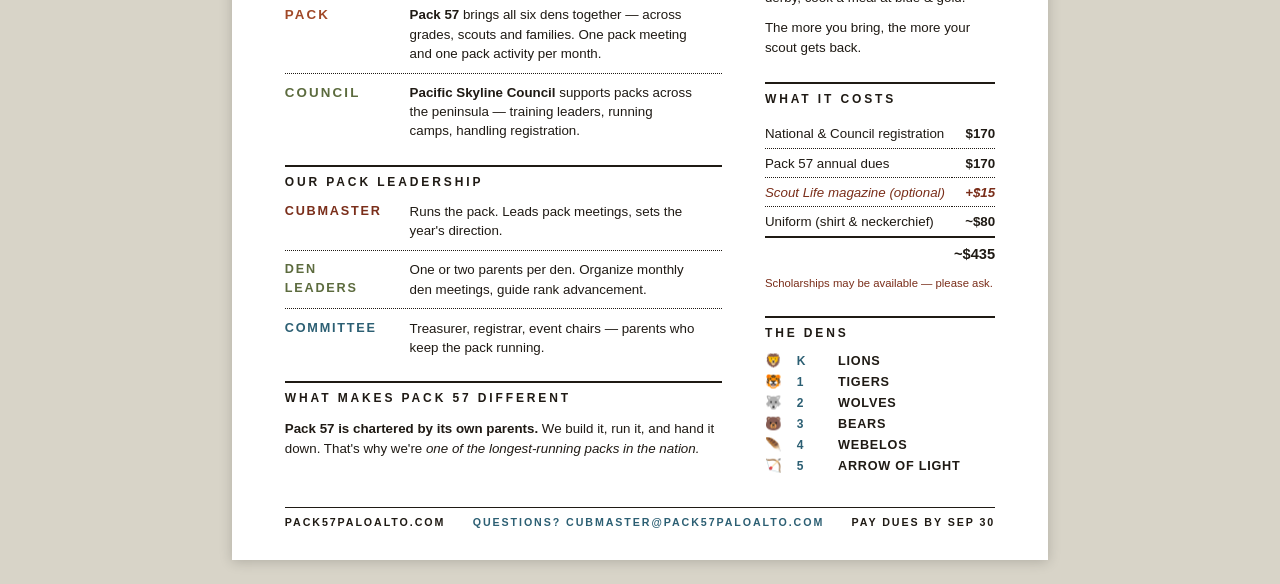
==== commit cba0b576: "Add 'Drop-in' moss category for Pinewood Build Sessions; neutralize season heads Build sessions are " ====
--- a/variants/b-swiss-grid.html
+++ b/variants/b-swiss-grid.html
@@ -152,7 +152,7 @@
     letter-spacing: 0.28em;
     text-transform: uppercase;
     font-weight: 900;
-    color: var(--rust);
+    color: var(--ink);
     margin: 0 0 8pt;
     padding-bottom: 6pt;
     border-bottom: 2pt solid var(--ink);
@@ -166,7 +166,6 @@
     color: var(--ink);
     font-weight: 700;
   }
-  .b .cal .season.spring .season-head { color: var(--moss); }
 
   /* Months stacked vertically inside each season column. */
   .b .cal .month {
@@ -204,6 +203,7 @@
     line-height: 1.25;
     letter-spacing: 0.02em;
   }
+  .b .cal li.dropin .d { color: var(--moss); }
   .b .cal li.council .d { color: var(--ocean); }
   .b .cal li em {
     font-style: italic;
@@ -246,6 +246,7 @@
     border-radius: 1pt;
   }
   .b .cal .key .swatch.regular { background: var(--redwood); }
+  .b .cal .key .swatch.dropin { background: var(--moss); }
   .b .cal .key .swatch.council { background: var(--ocean); }
   .b .cal .key .opt {
     font-style: italic;
@@ -579,7 +580,7 @@
           <ul>
             <li class="council"><span class="d">Sat 5<br>all day</span><span>Winter Family Fun Fest · PA Service Center</span></li>
             <li><span class="d">Thu 10<br>6:30—8pm</span><span>December Pack Meeting · Holiday Celebration / Potluck · Addison Elementary</span></li>
-            <li><span class="d">Sat 12<br>10am—12pm</span><span>Pinewood Derby Build Session #1</span></li>
+            <li class="dropin"><span class="d">Sat 12<br>10am—12pm</span><span>Pinewood Derby Build Session #1</span></li>
           </ul>
         </div>
       </div>
@@ -602,7 +603,7 @@
         <div class="month">
           <div class="m">February</div>
           <ul>
-            <li><span class="d">Sat 6<br>10am—12pm</span><span>Pinewood Derby Build Session #2</span></li>
+            <li class="dropin"><span class="d">Sat 6<br>10am—12pm</span><span>Pinewood Derby Build Session #2</span></li>
             <li><span class="d">Thu 11<br>6:30—8pm</span><span>February Pack Meeting · Addison Elementary</span></li>
             <li class="flag"><span class="d">Sat 27<br>9am—12pm</span><span><em>Pinewood Derby</em> · Lucie Stern Community Center</span></li>
           </ul>
@@ -639,6 +640,10 @@
       <div class="item">
         <span class="swatch regular"></span>
         <span>Pack event</span>
+      </div>
+      <div class="item">
+        <span class="swatch dropin"></span>
+        <span>Drop-in</span>
       </div>
       <div class="item">
         <span class="swatch council"></span>
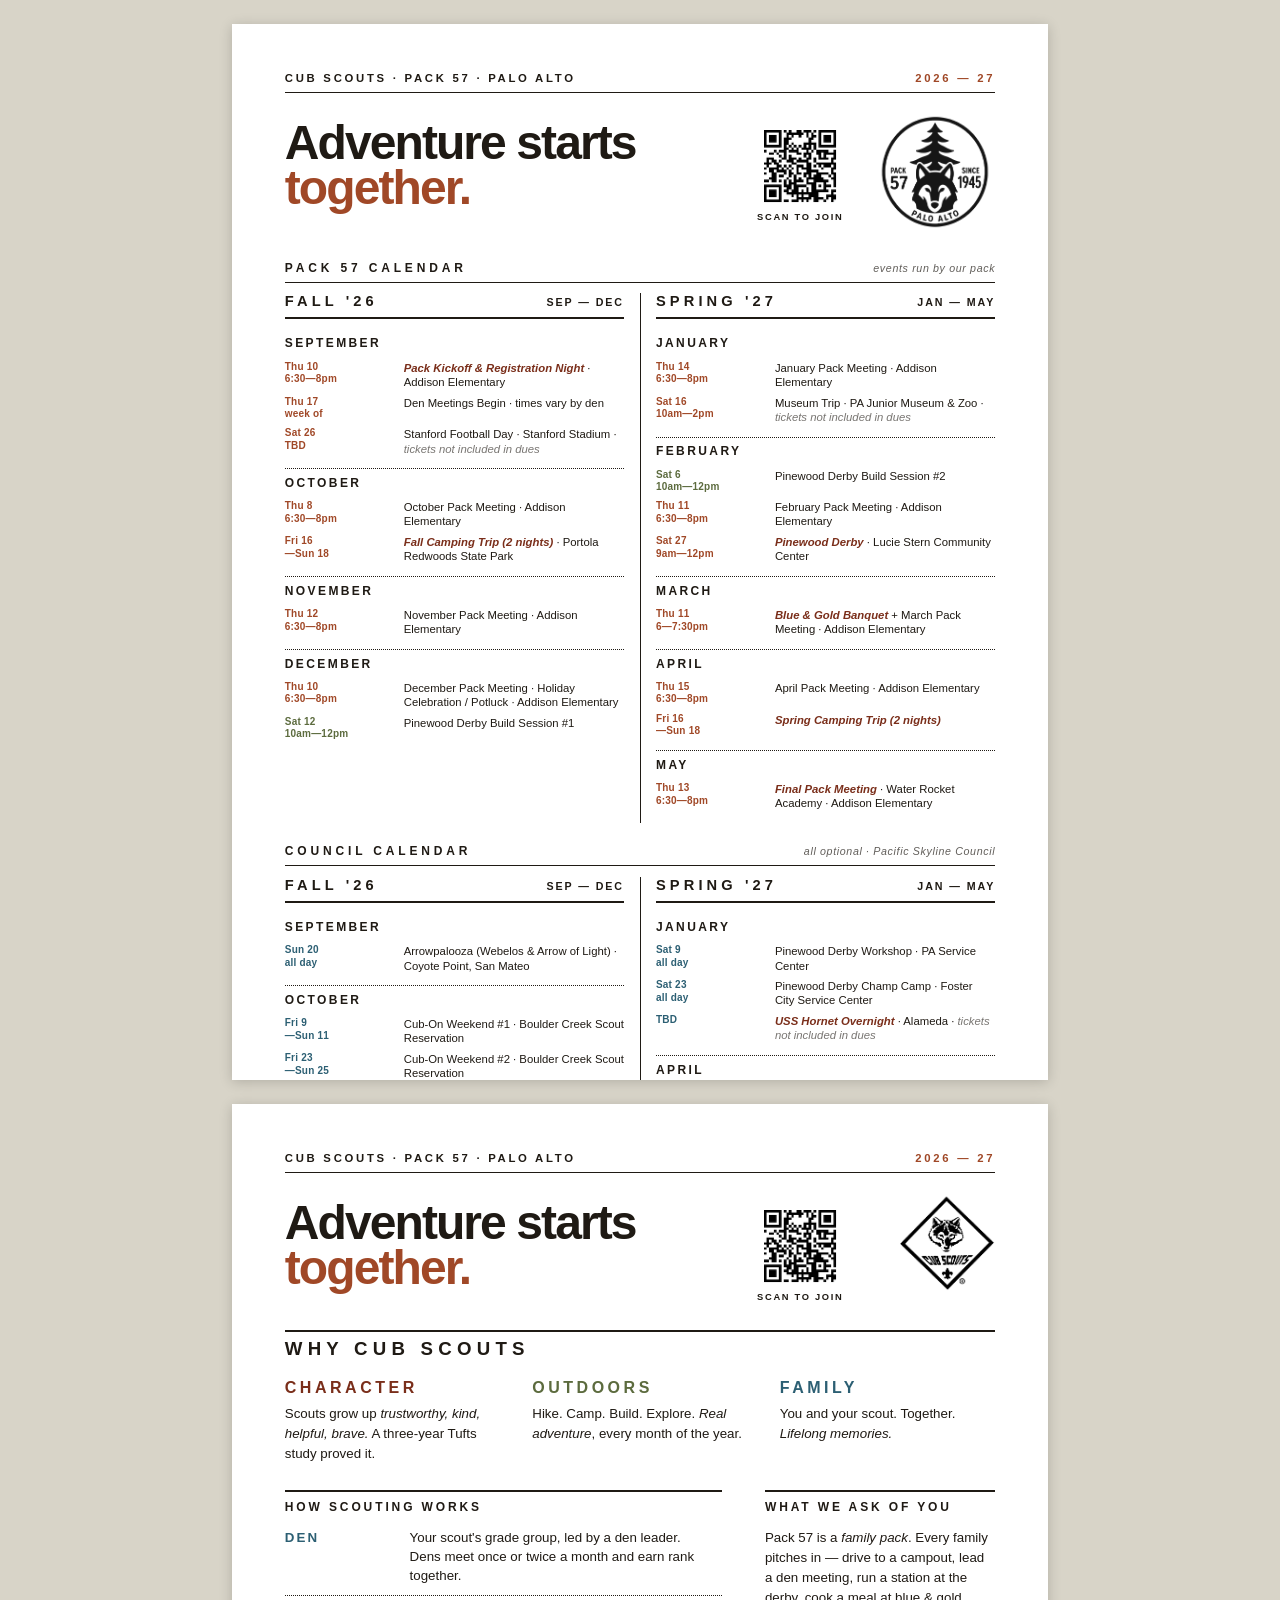
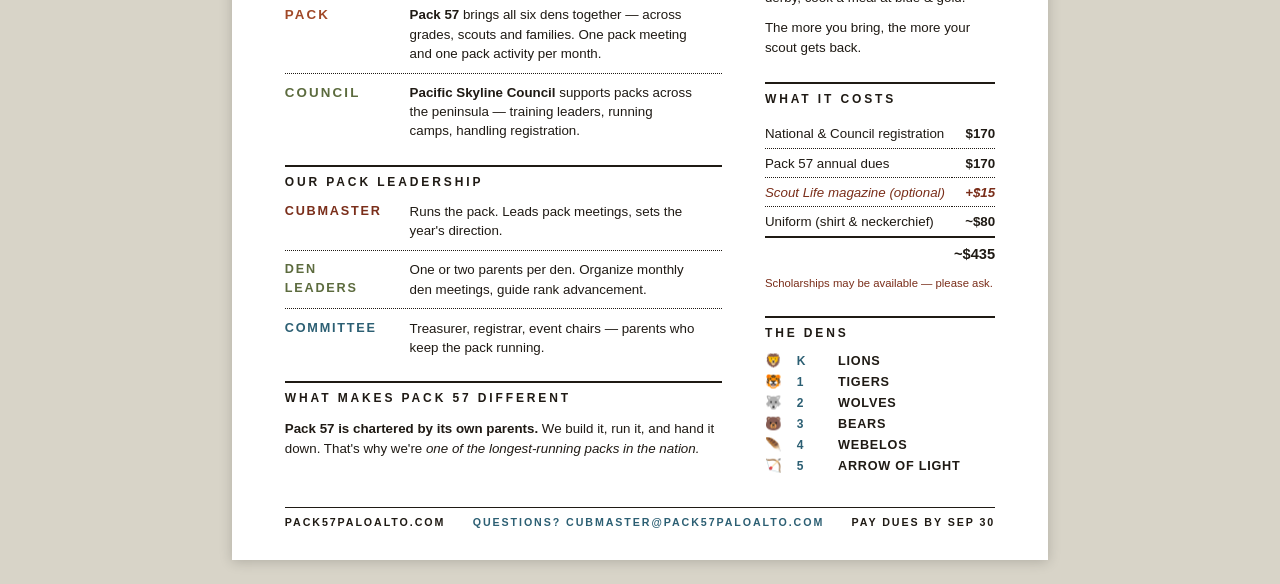
==== commit fd66e64d: "Split calendar: Pack Calendar on top, Council Calendar on bottom Reshapes the page-1 calendar from o" ====
--- a/variants/b-swiss-grid.html
+++ b/variants/b-swiss-grid.html
@@ -219,6 +219,36 @@
     margin-top: 1pt;
   }
 
+  /* Stacked calendar sections — Pack on top, Council on bottom */
+  .b .cal .cal-section {
+    margin-top: 16pt;
+  }
+  .b .cal .cal-section:first-child {
+    margin-top: 0;
+  }
+  .b .cal .cal-section-head {
+    font-size: 9pt;
+    letter-spacing: 0.32em;
+    text-transform: uppercase;
+    font-weight: 900;
+    color: var(--ink);
+    margin: 0 0 8pt;
+    padding-bottom: 5pt;
+    border-bottom: 1pt solid var(--ink);
+    display: flex;
+    justify-content: space-between;
+    align-items: baseline;
+  }
+  .b .cal .cal-section-head .opt {
+    font-size: 8pt;
+    letter-spacing: 0.06em;
+    font-weight: 400;
+    font-style: italic;
+    text-transform: none;
+    opacity: 0.7;
+    color: var(--ink);
+  }
+
   /* Calendar legend — sits under the seasons grid */
   .b .cal .key {
     grid-column: 1 / 13;
@@ -540,100 +570,173 @@
   </div>
 
   <div class="cal">
-    <div class="seasons">
-
-      <!-- ===== FALL ===== -->
-      <div class="season fall">
-        <div class="season-head"><span>Fall '26</span><span class="span">Sep — Dec</span></div>
-
-        <div class="month">
-          <div class="m">September</div>
-          <ul>
-            <li class="flag"><span class="d">Thu 10<br>6:30—8pm</span><span><em>Pack Kickoff &amp; Registration Night</em> · Addison Elementary</span></li>
-            <li><span class="d">Thu 17<br>week of</span><span>Den Meetings Begin · times vary by den</span></li>
-            <li class="council"><span class="d">Sun 20<br>all day</span><span>Arrowpalooza (Webelos &amp; Arrow of Light) · Coyote Point, San Mateo</span></li>
-            <li><span class="d">Sat 26<br>TBD</span><span>Stanford Football Day · Stanford Stadium · <em class="paid">tickets not included in dues</em></span></li>
-          </ul>
-        </div>
-
-        <div class="month">
-          <div class="m">October</div>
-          <ul>
-            <li><span class="d">Thu 8<br>6:30—8pm</span><span>October Pack Meeting · Addison Elementary</span></li>
-            <li class="council"><span class="d">Fri 9<br>—Sun 11</span><span>Cub-On Weekend #1 (Council) · Boulder Creek Scout Reservation</span></li>
-            <li class="flag"><span class="d">Fri 16<br>—Sun 18</span><span><em>Fall Camping Trip (2 nights)</em> · Portola Redwoods State Park</span></li>
-            <li class="council"><span class="d">Fri 23<br>—Sun 25</span><span>Cub-On Weekend #2 (Council) · Boulder Creek Scout Reservation</span></li>
-            <li class="council"><span class="d">Fri 30<br>all day</span><span>Jack-O-Lantern Jamboree (Lions &amp; Tigers) · PA Service Center</span></li>
-          </ul>
-        </div>
-
-        <div class="month">
-          <div class="m">November</div>
-          <ul>
-            <li><span class="d">Thu 12<br>6:30—8pm</span><span>November Pack Meeting · Addison Elementary</span></li>
-            <li class="council"><span class="d">Sat 14<br>all day</span><span>Scouting for Food — Collection Day · Foster City Service Center</span></li>
-          </ul>
-        </div>
-
-        <div class="month">
-          <div class="m">December</div>
-          <ul>
-            <li class="council"><span class="d">Sat 5<br>all day</span><span>Winter Family Fun Fest · PA Service Center</span></li>
-            <li><span class="d">Thu 10<br>6:30—8pm</span><span>December Pack Meeting · Holiday Celebration / Potluck · Addison Elementary</span></li>
-            <li class="dropin"><span class="d">Sat 12<br>10am—12pm</span><span>Pinewood Derby Build Session #1</span></li>
-          </ul>
-        </div>
-      </div>
-
-      <!-- ===== SPRING (Jan—May) ===== -->
-      <div class="season spring">
-        <div class="season-head"><span>Spring '27</span><span class="span">Jan — May</span></div>
-
-        <div class="month">
-          <div class="m">January</div>
-          <ul>
-            <li class="council"><span class="d">Sat 9<br>all day</span><span>Pinewood Derby Workshop (Council) · PA Service Center</span></li>
-            <li><span class="d">Thu 14<br>6:30—8pm</span><span>January Pack Meeting · Addison Elementary</span></li>
-            <li><span class="d">Sat 16<br>10am—2pm</span><span>Museum Trip · PA Junior Museum &amp; Zoo · <em class="paid">tickets not included in dues</em></span></li>
-            <li class="council"><span class="d">Sat 23<br>all day</span><span>Pinewood Derby Champ Camp (Council) · Foster City Service Center</span></li>
-            <li class="council"><span class="d">TBD</span><span><em>USS Hornet Overnight</em> · Alameda · <em class="paid">tickets not included in dues</em></span></li>
-          </ul>
-        </div>
-
-        <div class="month">
-          <div class="m">February</div>
-          <ul>
-            <li class="dropin"><span class="d">Sat 6<br>10am—12pm</span><span>Pinewood Derby Build Session #2</span></li>
-            <li><span class="d">Thu 11<br>6:30—8pm</span><span>February Pack Meeting · Addison Elementary</span></li>
-            <li class="flag"><span class="d">Sat 27<br>9am—12pm</span><span><em>Pinewood Derby</em> · Lucie Stern Community Center</span></li>
-          </ul>
-        </div>
-
-        <div class="month">
-          <div class="m">March</div>
-          <ul>
-            <li class="flag"><span class="d">Thu 11<br>6—7:30pm</span><span><em>Blue &amp; Gold Banquet</em> + March Pack Meeting · Addison Elementary</span></li>
-          </ul>
-        </div>
-
-        <div class="month">
-          <div class="m">April</div>
-          <ul>
-            <li><span class="d">Thu 15<br>6:30—8pm</span><span>April Pack Meeting · Addison Elementary</span></li>
-            <li class="flag"><span class="d">Fri 16<br>—Sun 18</span><span><em>Spring Camping Trip (2 nights)</em></span></li>
-            <li class="council"><span class="d">Sat 24<br>all day</span><span>Council Pinewood Derby · Hillsdale Shopping Center, San Mateo</span></li>
-          </ul>
-        </div>
-
-        <div class="month">
-          <div class="m">May</div>
-          <ul>
-            <li class="flag"><span class="d">Thu 13<br>6:30—8pm</span><span><em>Final Pack Meeting</em> · Water Rocket Academy · Addison Elementary</span></li>
-            <li class="council"><span class="d">Fri 21<br>—Sun 23</span><span>Cub-On Weekend (Council) · Boulder Creek Scout Reservation</span></li>
-          </ul>
-        </div>
-      </div>
-
+
+    <!-- ===== PACK CALENDAR (top) ===== -->
+    <div class="cal-section">
+      <div class="cal-section-head">
+        <span>Pack 57 Calendar</span>
+        <span class="opt">events run by our pack</span>
+      </div>
+
+      <div class="seasons">
+
+        <!-- ===== PACK / FALL ===== -->
+        <div class="season fall">
+          <div class="season-head"><span>Fall '26</span><span class="span">Sep — Dec</span></div>
+
+          <div class="month">
+            <div class="m">September</div>
+            <ul>
+              <li class="flag"><span class="d">Thu 10<br>6:30—8pm</span><span><em>Pack Kickoff &amp; Registration Night</em> · Addison Elementary</span></li>
+              <li><span class="d">Thu 17<br>week of</span><span>Den Meetings Begin · times vary by den</span></li>
+              <li><span class="d">Sat 26<br>TBD</span><span>Stanford Football Day · Stanford Stadium · <em class="paid">tickets not included in dues</em></span></li>
+            </ul>
+          </div>
+
+          <div class="month">
+            <div class="m">October</div>
+            <ul>
+              <li><span class="d">Thu 8<br>6:30—8pm</span><span>October Pack Meeting · Addison Elementary</span></li>
+              <li class="flag"><span class="d">Fri 16<br>—Sun 18</span><span><em>Fall Camping Trip (2 nights)</em> · Portola Redwoods State Park</span></li>
+            </ul>
+          </div>
+
+          <div class="month">
+            <div class="m">November</div>
+            <ul>
+              <li><span class="d">Thu 12<br>6:30—8pm</span><span>November Pack Meeting · Addison Elementary</span></li>
+            </ul>
+          </div>
+
+          <div class="month">
+            <div class="m">December</div>
+            <ul>
+              <li><span class="d">Thu 10<br>6:30—8pm</span><span>December Pack Meeting · Holiday Celebration / Potluck · Addison Elementary</span></li>
+              <li class="dropin"><span class="d">Sat 12<br>10am—12pm</span><span>Pinewood Derby Build Session #1</span></li>
+            </ul>
+          </div>
+        </div>
+
+        <!-- ===== PACK / SPRING ===== -->
+        <div class="season spring">
+          <div class="season-head"><span>Spring '27</span><span class="span">Jan — May</span></div>
+
+          <div class="month">
+            <div class="m">January</div>
+            <ul>
+              <li><span class="d">Thu 14<br>6:30—8pm</span><span>January Pack Meeting · Addison Elementary</span></li>
+              <li><span class="d">Sat 16<br>10am—2pm</span><span>Museum Trip · PA Junior Museum &amp; Zoo · <em class="paid">tickets not included in dues</em></span></li>
+            </ul>
+          </div>
+
+          <div class="month">
+            <div class="m">February</div>
+            <ul>
+              <li class="dropin"><span class="d">Sat 6<br>10am—12pm</span><span>Pinewood Derby Build Session #2</span></li>
+              <li><span class="d">Thu 11<br>6:30—8pm</span><span>February Pack Meeting · Addison Elementary</span></li>
+              <li class="flag"><span class="d">Sat 27<br>9am—12pm</span><span><em>Pinewood Derby</em> · Lucie Stern Community Center</span></li>
+            </ul>
+          </div>
+
+          <div class="month">
+            <div class="m">March</div>
+            <ul>
+              <li class="flag"><span class="d">Thu 11<br>6—7:30pm</span><span><em>Blue &amp; Gold Banquet</em> + March Pack Meeting · Addison Elementary</span></li>
+            </ul>
+          </div>
+
+          <div class="month">
+            <div class="m">April</div>
+            <ul>
+              <li><span class="d">Thu 15<br>6:30—8pm</span><span>April Pack Meeting · Addison Elementary</span></li>
+              <li class="flag"><span class="d">Fri 16<br>—Sun 18</span><span><em>Spring Camping Trip (2 nights)</em></span></li>
+            </ul>
+          </div>
+
+          <div class="month">
+            <div class="m">May</div>
+            <ul>
+              <li class="flag"><span class="d">Thu 13<br>6:30—8pm</span><span><em>Final Pack Meeting</em> · Water Rocket Academy · Addison Elementary</span></li>
+            </ul>
+          </div>
+        </div>
+
+      </div>
+    </div>
+
+    <!-- ===== COUNCIL CALENDAR (bottom) ===== -->
+    <div class="cal-section">
+      <div class="cal-section-head">
+        <span>Council Calendar</span>
+        <span class="opt">all optional · Pacific Skyline Council</span>
+      </div>
+
+      <div class="seasons">
+
+        <!-- ===== COUNCIL / FALL ===== -->
+        <div class="season fall">
+          <div class="season-head"><span>Fall '26</span><span class="span">Sep — Dec</span></div>
+
+          <div class="month">
+            <div class="m">September</div>
+            <ul>
+              <li class="council"><span class="d">Sun 20<br>all day</span><span>Arrowpalooza (Webelos &amp; Arrow of Light) · Coyote Point, San Mateo</span></li>
+            </ul>
+          </div>
+
+          <div class="month">
+            <div class="m">October</div>
+            <ul>
+              <li class="council"><span class="d">Fri 9<br>—Sun 11</span><span>Cub-On Weekend #1 · Boulder Creek Scout Reservation</span></li>
+              <li class="council"><span class="d">Fri 23<br>—Sun 25</span><span>Cub-On Weekend #2 · Boulder Creek Scout Reservation</span></li>
+              <li class="council"><span class="d">Fri 30<br>all day</span><span>Jack-O-Lantern Jamboree (Lions &amp; Tigers) · PA Service Center</span></li>
+            </ul>
+          </div>
+
+          <div class="month">
+            <div class="m">November</div>
+            <ul>
+              <li class="council"><span class="d">Sat 14<br>all day</span><span>Scouting for Food — Collection Day · Foster City Service Center</span></li>
+            </ul>
+          </div>
+
+          <div class="month">
+            <div class="m">December</div>
+            <ul>
+              <li class="council"><span class="d">Sat 5<br>all day</span><span>Winter Family Fun Fest · PA Service Center</span></li>
+            </ul>
+          </div>
+        </div>
+
+        <!-- ===== COUNCIL / SPRING ===== -->
+        <div class="season spring">
+          <div class="season-head"><span>Spring '27</span><span class="span">Jan — May</span></div>
+
+          <div class="month">
+            <div class="m">January</div>
+            <ul>
+              <li class="council"><span class="d">Sat 9<br>all day</span><span>Pinewood Derby Workshop · PA Service Center</span></li>
+              <li class="council"><span class="d">Sat 23<br>all day</span><span>Pinewood Derby Champ Camp · Foster City Service Center</span></li>
+              <li class="council"><span class="d">TBD</span><span><em>USS Hornet Overnight</em> · Alameda · <em class="paid">tickets not included in dues</em></span></li>
+            </ul>
+          </div>
+
+          <div class="month">
+            <div class="m">April</div>
+            <ul>
+              <li class="council"><span class="d">Sat 24<br>all day</span><span>Council Pinewood Derby · Hillsdale Shopping Center, San Mateo</span></li>
+            </ul>
+          </div>
+
+          <div class="month">
+            <div class="m">May</div>
+            <ul>
+              <li class="council"><span class="d">Fri 21<br>—Sun 23</span><span>Cub-On Weekend · Boulder Creek Scout Reservation</span></li>
+            </ul>
+          </div>
+        </div>
+
+      </div>
     </div>
 
     <div class="key">
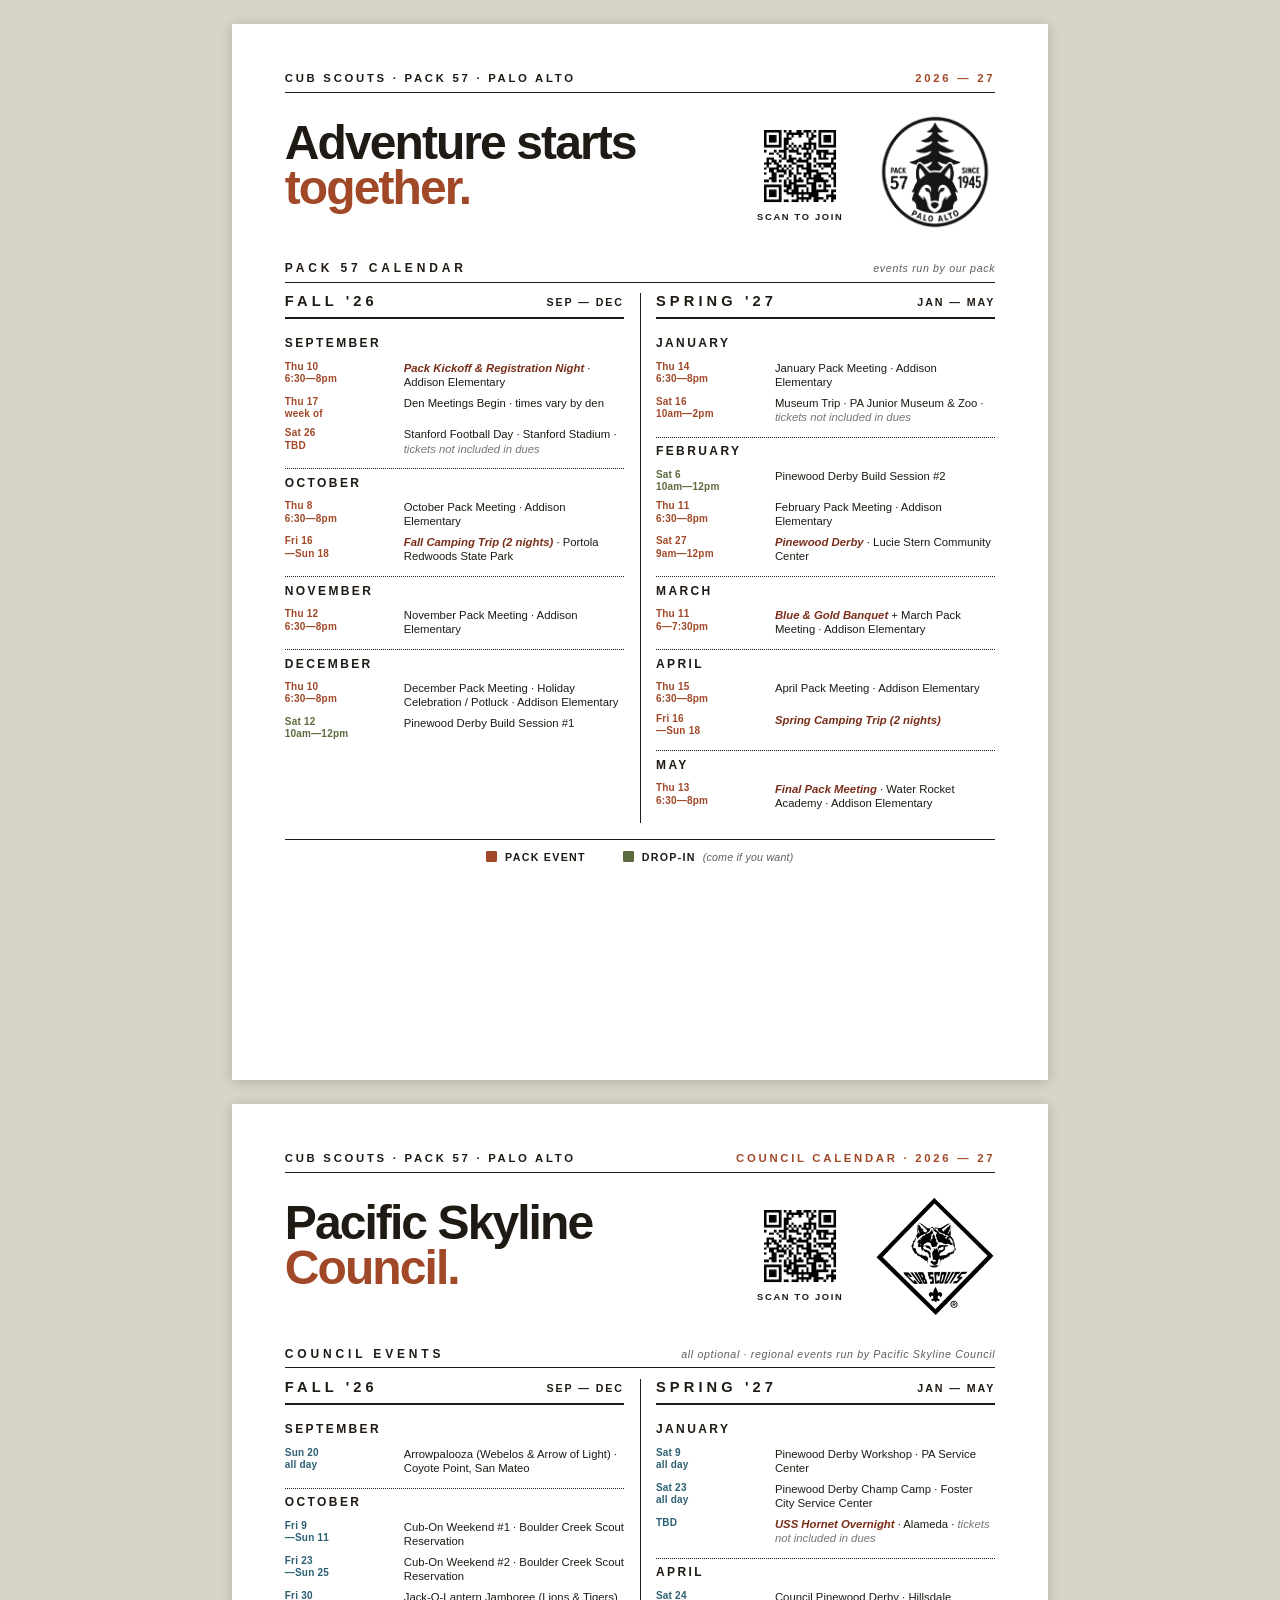
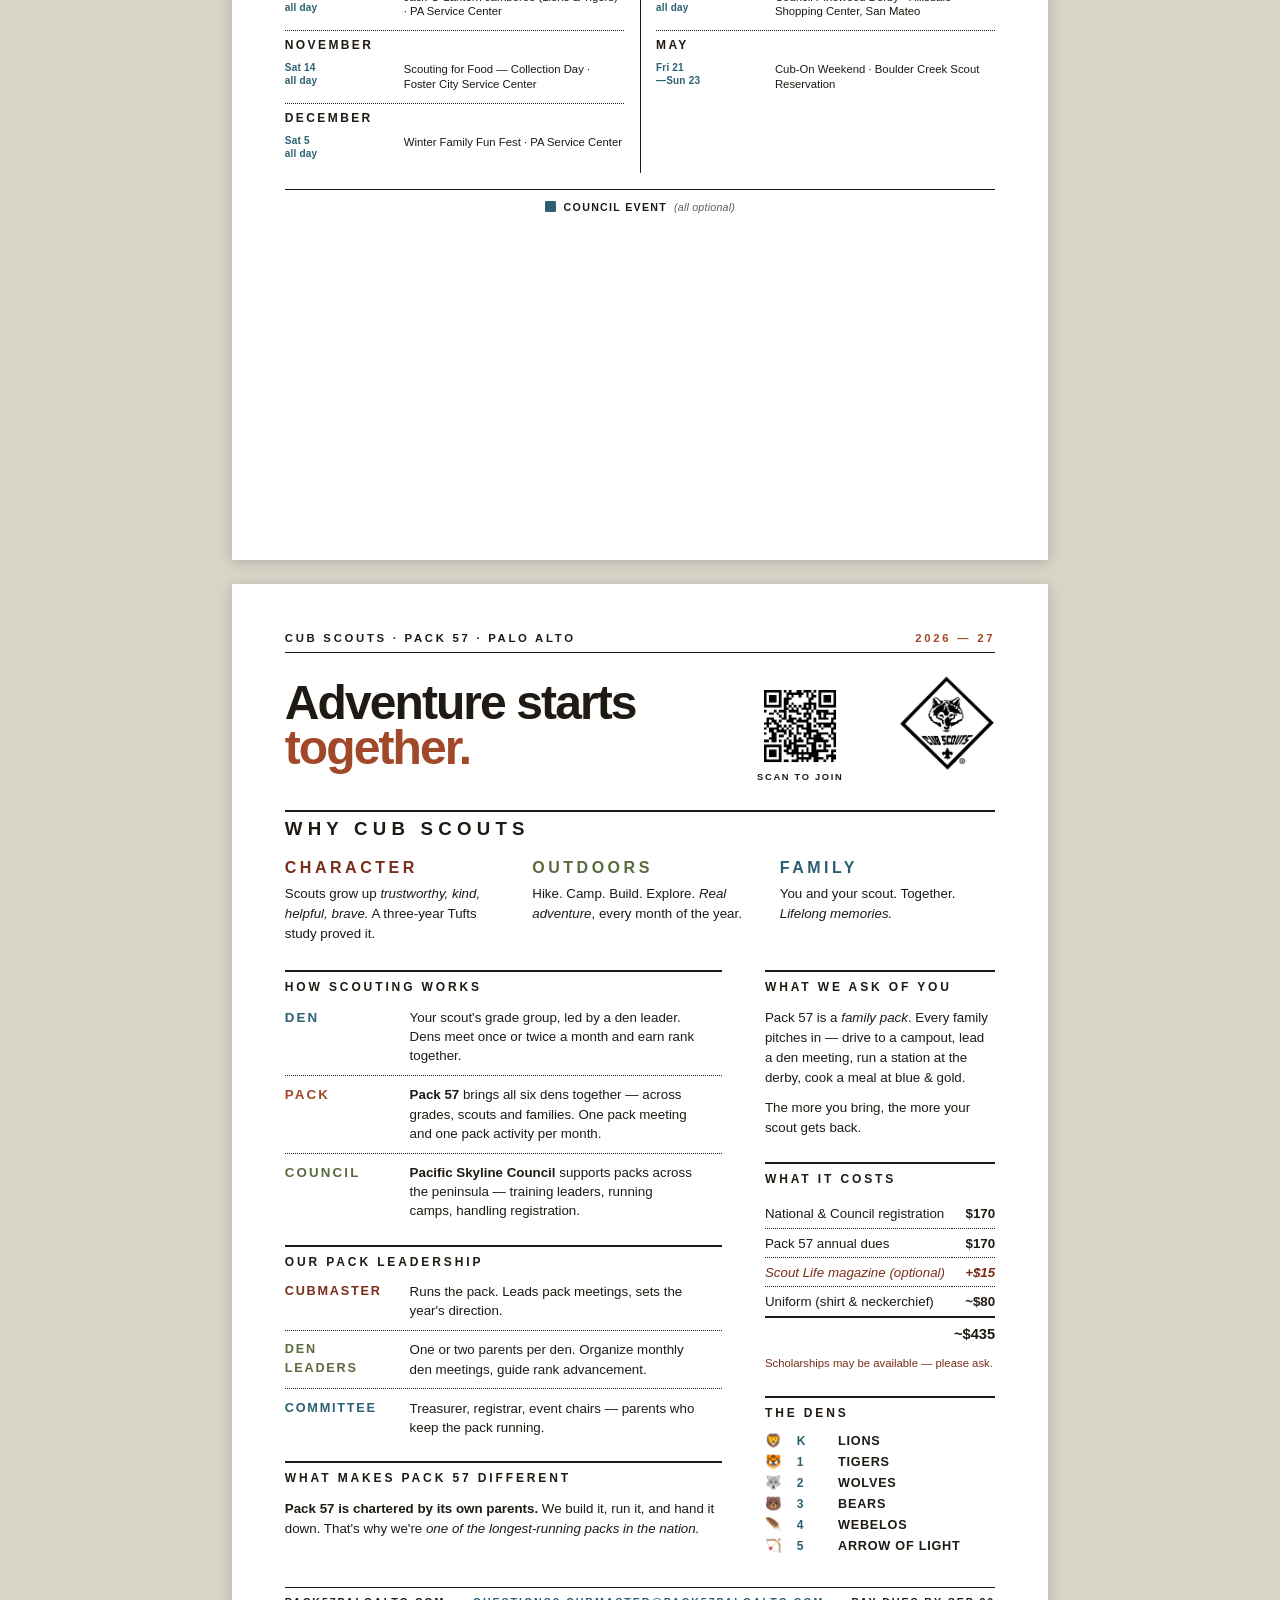
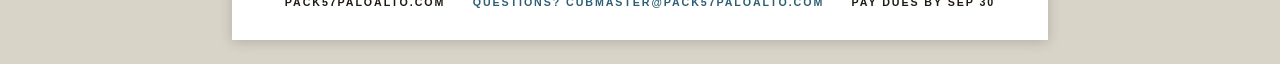
==== commit 4c792979: "Move Council Calendar to its own page (Page 2) Splits the council events out of the page-1 calendar " ====
--- a/variants/b-swiss-grid.html
+++ b/variants/b-swiss-grid.html
@@ -664,81 +664,6 @@
       </div>
     </div>
 
-    <!-- ===== COUNCIL CALENDAR (bottom) ===== -->
-    <div class="cal-section">
-      <div class="cal-section-head">
-        <span>Council Calendar</span>
-        <span class="opt">all optional · Pacific Skyline Council</span>
-      </div>
-
-      <div class="seasons">
-
-        <!-- ===== COUNCIL / FALL ===== -->
-        <div class="season fall">
-          <div class="season-head"><span>Fall '26</span><span class="span">Sep — Dec</span></div>
-
-          <div class="month">
-            <div class="m">September</div>
-            <ul>
-              <li class="council"><span class="d">Sun 20<br>all day</span><span>Arrowpalooza (Webelos &amp; Arrow of Light) · Coyote Point, San Mateo</span></li>
-            </ul>
-          </div>
-
-          <div class="month">
-            <div class="m">October</div>
-            <ul>
-              <li class="council"><span class="d">Fri 9<br>—Sun 11</span><span>Cub-On Weekend #1 · Boulder Creek Scout Reservation</span></li>
-              <li class="council"><span class="d">Fri 23<br>—Sun 25</span><span>Cub-On Weekend #2 · Boulder Creek Scout Reservation</span></li>
-              <li class="council"><span class="d">Fri 30<br>all day</span><span>Jack-O-Lantern Jamboree (Lions &amp; Tigers) · PA Service Center</span></li>
-            </ul>
-          </div>
-
-          <div class="month">
-            <div class="m">November</div>
-            <ul>
-              <li class="council"><span class="d">Sat 14<br>all day</span><span>Scouting for Food — Collection Day · Foster City Service Center</span></li>
-            </ul>
-          </div>
-
-          <div class="month">
-            <div class="m">December</div>
-            <ul>
-              <li class="council"><span class="d">Sat 5<br>all day</span><span>Winter Family Fun Fest · PA Service Center</span></li>
-            </ul>
-          </div>
-        </div>
-
-        <!-- ===== COUNCIL / SPRING ===== -->
-        <div class="season spring">
-          <div class="season-head"><span>Spring '27</span><span class="span">Jan — May</span></div>
-
-          <div class="month">
-            <div class="m">January</div>
-            <ul>
-              <li class="council"><span class="d">Sat 9<br>all day</span><span>Pinewood Derby Workshop · PA Service Center</span></li>
-              <li class="council"><span class="d">Sat 23<br>all day</span><span>Pinewood Derby Champ Camp · Foster City Service Center</span></li>
-              <li class="council"><span class="d">TBD</span><span><em>USS Hornet Overnight</em> · Alameda · <em class="paid">tickets not included in dues</em></span></li>
-            </ul>
-          </div>
-
-          <div class="month">
-            <div class="m">April</div>
-            <ul>
-              <li class="council"><span class="d">Sat 24<br>all day</span><span>Council Pinewood Derby · Hillsdale Shopping Center, San Mateo</span></li>
-            </ul>
-          </div>
-
-          <div class="month">
-            <div class="m">May</div>
-            <ul>
-              <li class="council"><span class="d">Fri 21<br>—Sun 23</span><span>Cub-On Weekend · Boulder Creek Scout Reservation</span></li>
-            </ul>
-          </div>
-        </div>
-
-      </div>
-    </div>
-
     <div class="key">
       <div class="item">
         <span class="swatch regular"></span>
@@ -746,11 +671,115 @@
       </div>
       <div class="item">
         <span class="swatch dropin"></span>
-        <span>Drop-in</span>
-      </div>
+        <span>Drop-in <span class="opt">(come if you want)</span></span>
+      </div>
+    </div>
+  </div>
+
+</div>
+
+<!-- =============================================================
+     PAGE 2 — Council Calendar (Pacific Skyline Council, optional)
+     ============================================================= -->
+<div class="page b">
+
+  <div class="marque">
+    <span>Cub Scouts · Pack 57 · Palo Alto</span>
+    <span class="right">Council Calendar · 2026 — 27</span>
+  </div>
+
+  <div class="hero">
+    <h1>Pacific Skyline<br><em>Council.</em></h1>
+  </div>
+
+  <div class="qr">
+    <img src="../assets/qr-pack57-join.png" alt="Scan to join Pack 57">
+    <div class="qr-cap">Scan to Join</div>
+  </div>
+
+  <div class="logo">
+    <img src="../assets/cub-scout-logo.png" alt="Cub Scouts">
+  </div>
+
+  <div class="cal">
+    <div class="cal-section">
+      <div class="cal-section-head">
+        <span>Council Events</span>
+        <span class="opt">all optional · regional events run by Pacific Skyline Council</span>
+      </div>
+
+      <div class="seasons">
+
+        <!-- ===== COUNCIL / FALL ===== -->
+        <div class="season fall">
+          <div class="season-head"><span>Fall '26</span><span class="span">Sep — Dec</span></div>
+
+          <div class="month">
+            <div class="m">September</div>
+            <ul>
+              <li class="council"><span class="d">Sun 20<br>all day</span><span>Arrowpalooza (Webelos &amp; Arrow of Light) · Coyote Point, San Mateo</span></li>
+            </ul>
+          </div>
+
+          <div class="month">
+            <div class="m">October</div>
+            <ul>
+              <li class="council"><span class="d">Fri 9<br>—Sun 11</span><span>Cub-On Weekend #1 · Boulder Creek Scout Reservation</span></li>
+              <li class="council"><span class="d">Fri 23<br>—Sun 25</span><span>Cub-On Weekend #2 · Boulder Creek Scout Reservation</span></li>
+              <li class="council"><span class="d">Fri 30<br>all day</span><span>Jack-O-Lantern Jamboree (Lions &amp; Tigers) · PA Service Center</span></li>
+            </ul>
+          </div>
+
+          <div class="month">
+            <div class="m">November</div>
+            <ul>
+              <li class="council"><span class="d">Sat 14<br>all day</span><span>Scouting for Food — Collection Day · Foster City Service Center</span></li>
+            </ul>
+          </div>
+
+          <div class="month">
+            <div class="m">December</div>
+            <ul>
+              <li class="council"><span class="d">Sat 5<br>all day</span><span>Winter Family Fun Fest · PA Service Center</span></li>
+            </ul>
+          </div>
+        </div>
+
+        <!-- ===== COUNCIL / SPRING ===== -->
+        <div class="season spring">
+          <div class="season-head"><span>Spring '27</span><span class="span">Jan — May</span></div>
+
+          <div class="month">
+            <div class="m">January</div>
+            <ul>
+              <li class="council"><span class="d">Sat 9<br>all day</span><span>Pinewood Derby Workshop · PA Service Center</span></li>
+              <li class="council"><span class="d">Sat 23<br>all day</span><span>Pinewood Derby Champ Camp · Foster City Service Center</span></li>
+              <li class="council"><span class="d">TBD</span><span><em>USS Hornet Overnight</em> · Alameda · <em class="paid">tickets not included in dues</em></span></li>
+            </ul>
+          </div>
+
+          <div class="month">
+            <div class="m">April</div>
+            <ul>
+              <li class="council"><span class="d">Sat 24<br>all day</span><span>Council Pinewood Derby · Hillsdale Shopping Center, San Mateo</span></li>
+            </ul>
+          </div>
+
+          <div class="month">
+            <div class="m">May</div>
+            <ul>
+              <li class="council"><span class="d">Fri 21<br>—Sun 23</span><span>Cub-On Weekend · Boulder Creek Scout Reservation</span></li>
+            </ul>
+          </div>
+        </div>
+
+      </div>
+    </div>
+
+    <div class="key">
       <div class="item">
         <span class="swatch council"></span>
-        <span>Council event <span class="opt">(optional)</span></span>
+        <span>Council event <span class="opt">(all optional)</span></span>
       </div>
     </div>
   </div>
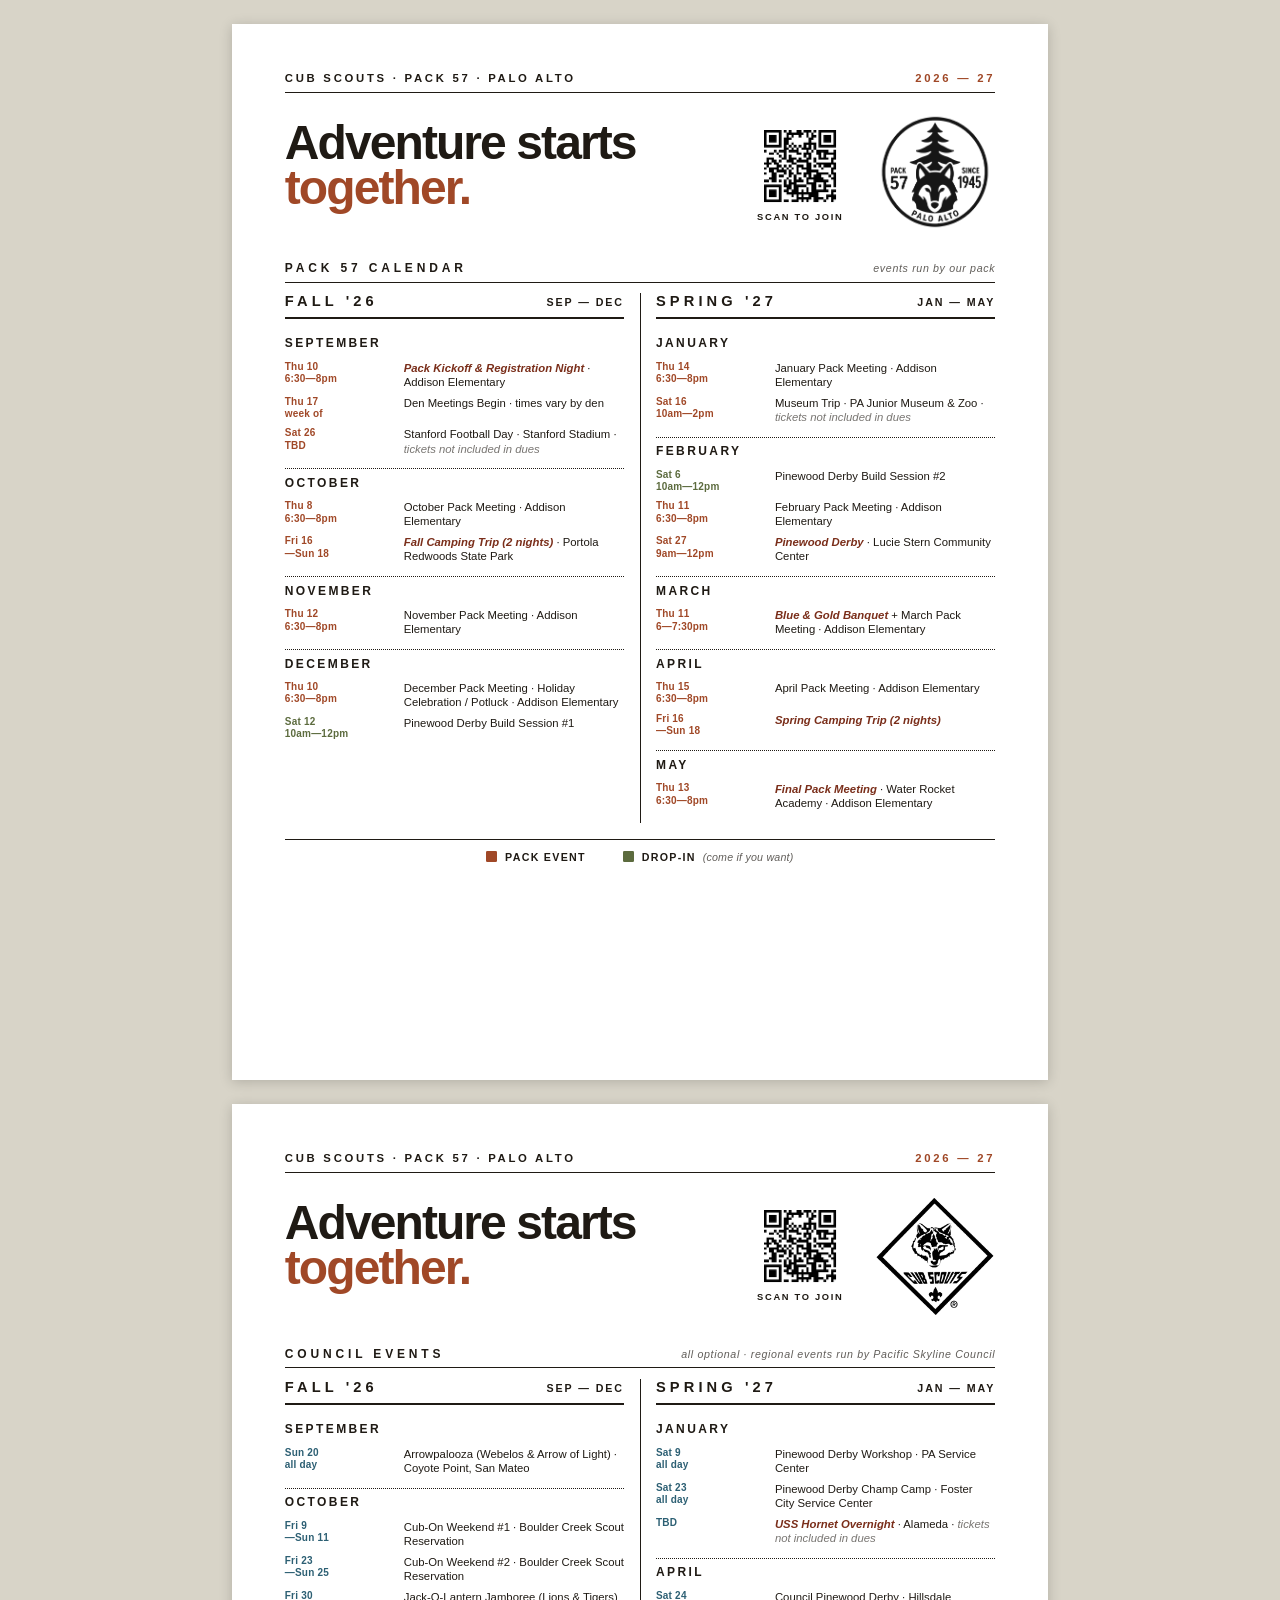
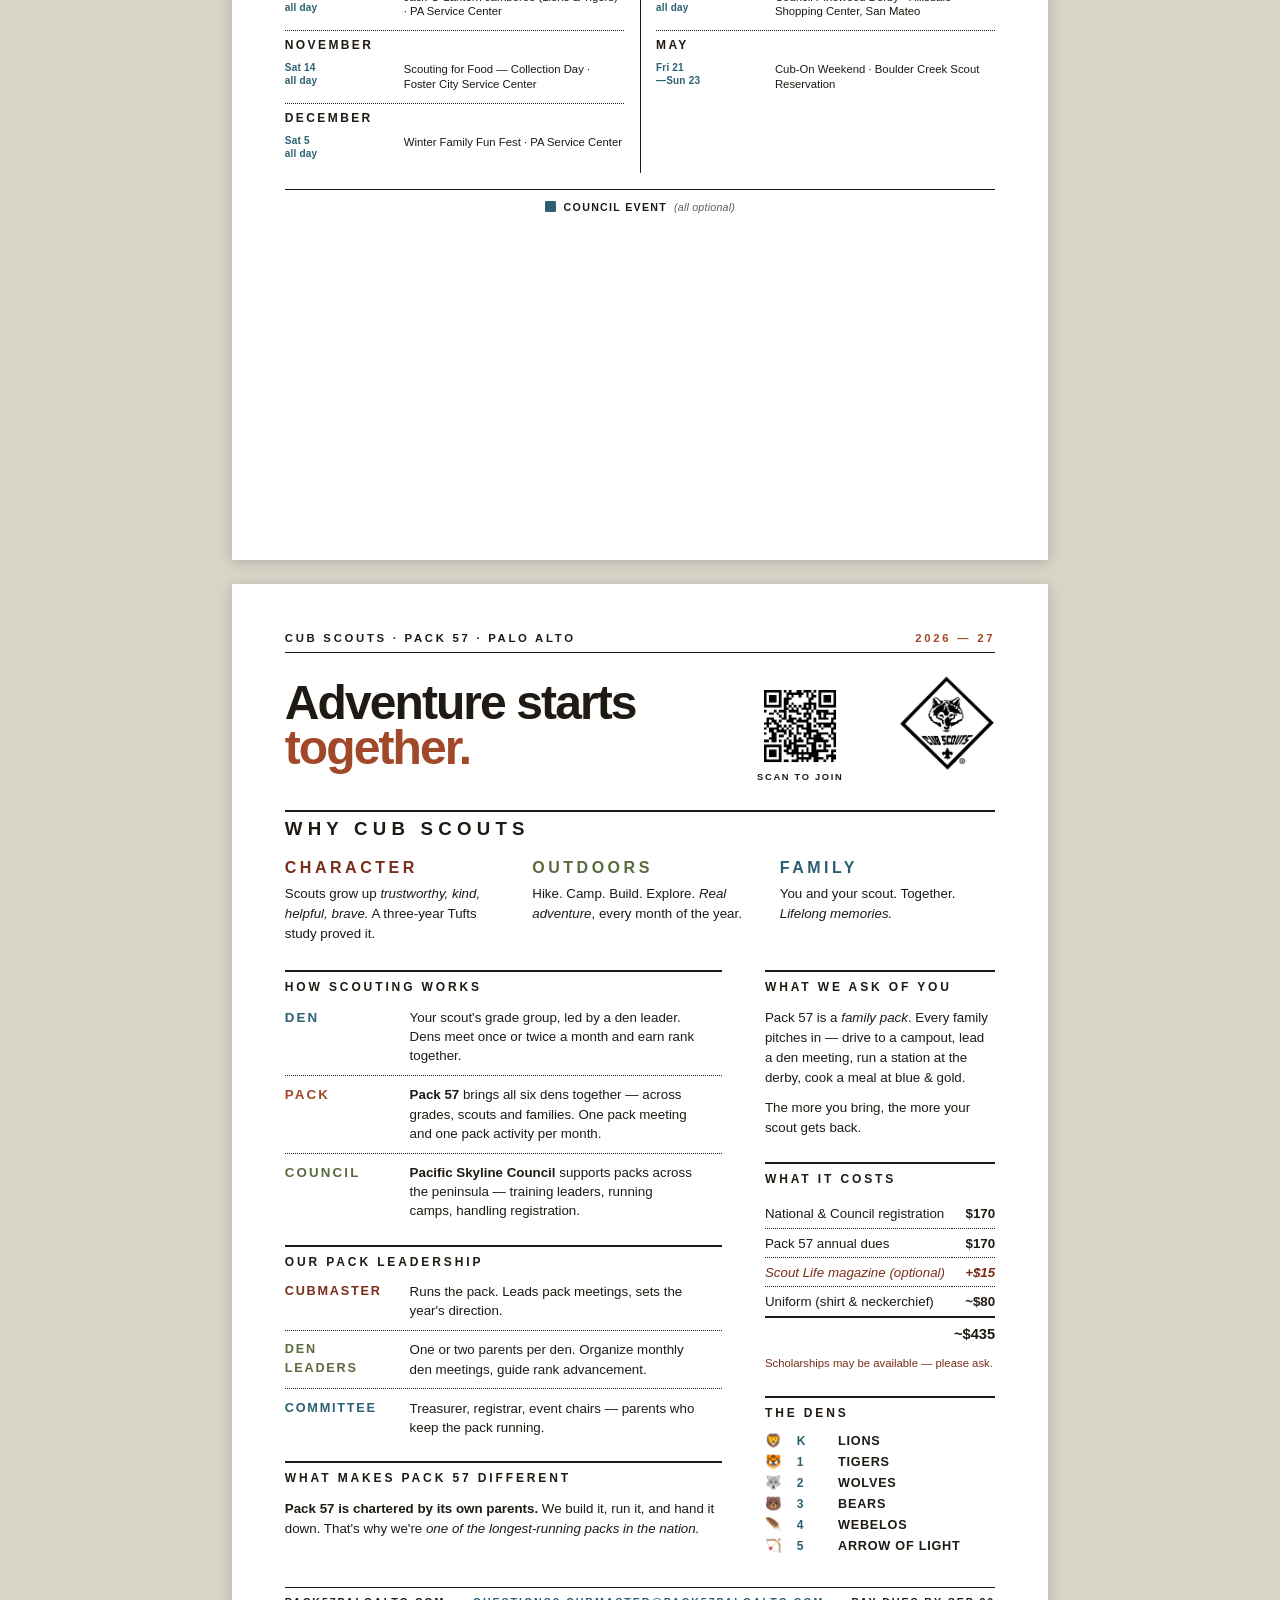
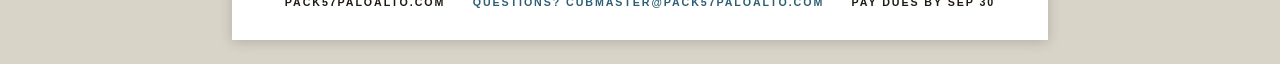
==== commit 913661e8: "Match Page 2 (Council Calendar) header to Pages 1 and 3 Reverts the page-2 marque and hero to match " ====
--- a/variants/b-swiss-grid.html
+++ b/variants/b-swiss-grid.html
@@ -685,11 +685,11 @@
 
   <div class="marque">
     <span>Cub Scouts · Pack 57 · Palo Alto</span>
-    <span class="right">Council Calendar · 2026 — 27</span>
+    <span class="right">2026 — 27</span>
   </div>
 
   <div class="hero">
-    <h1>Pacific Skyline<br><em>Council.</em></h1>
+    <h1>Adventure starts<br><em>together.</em></h1>
   </div>
 
   <div class="qr">
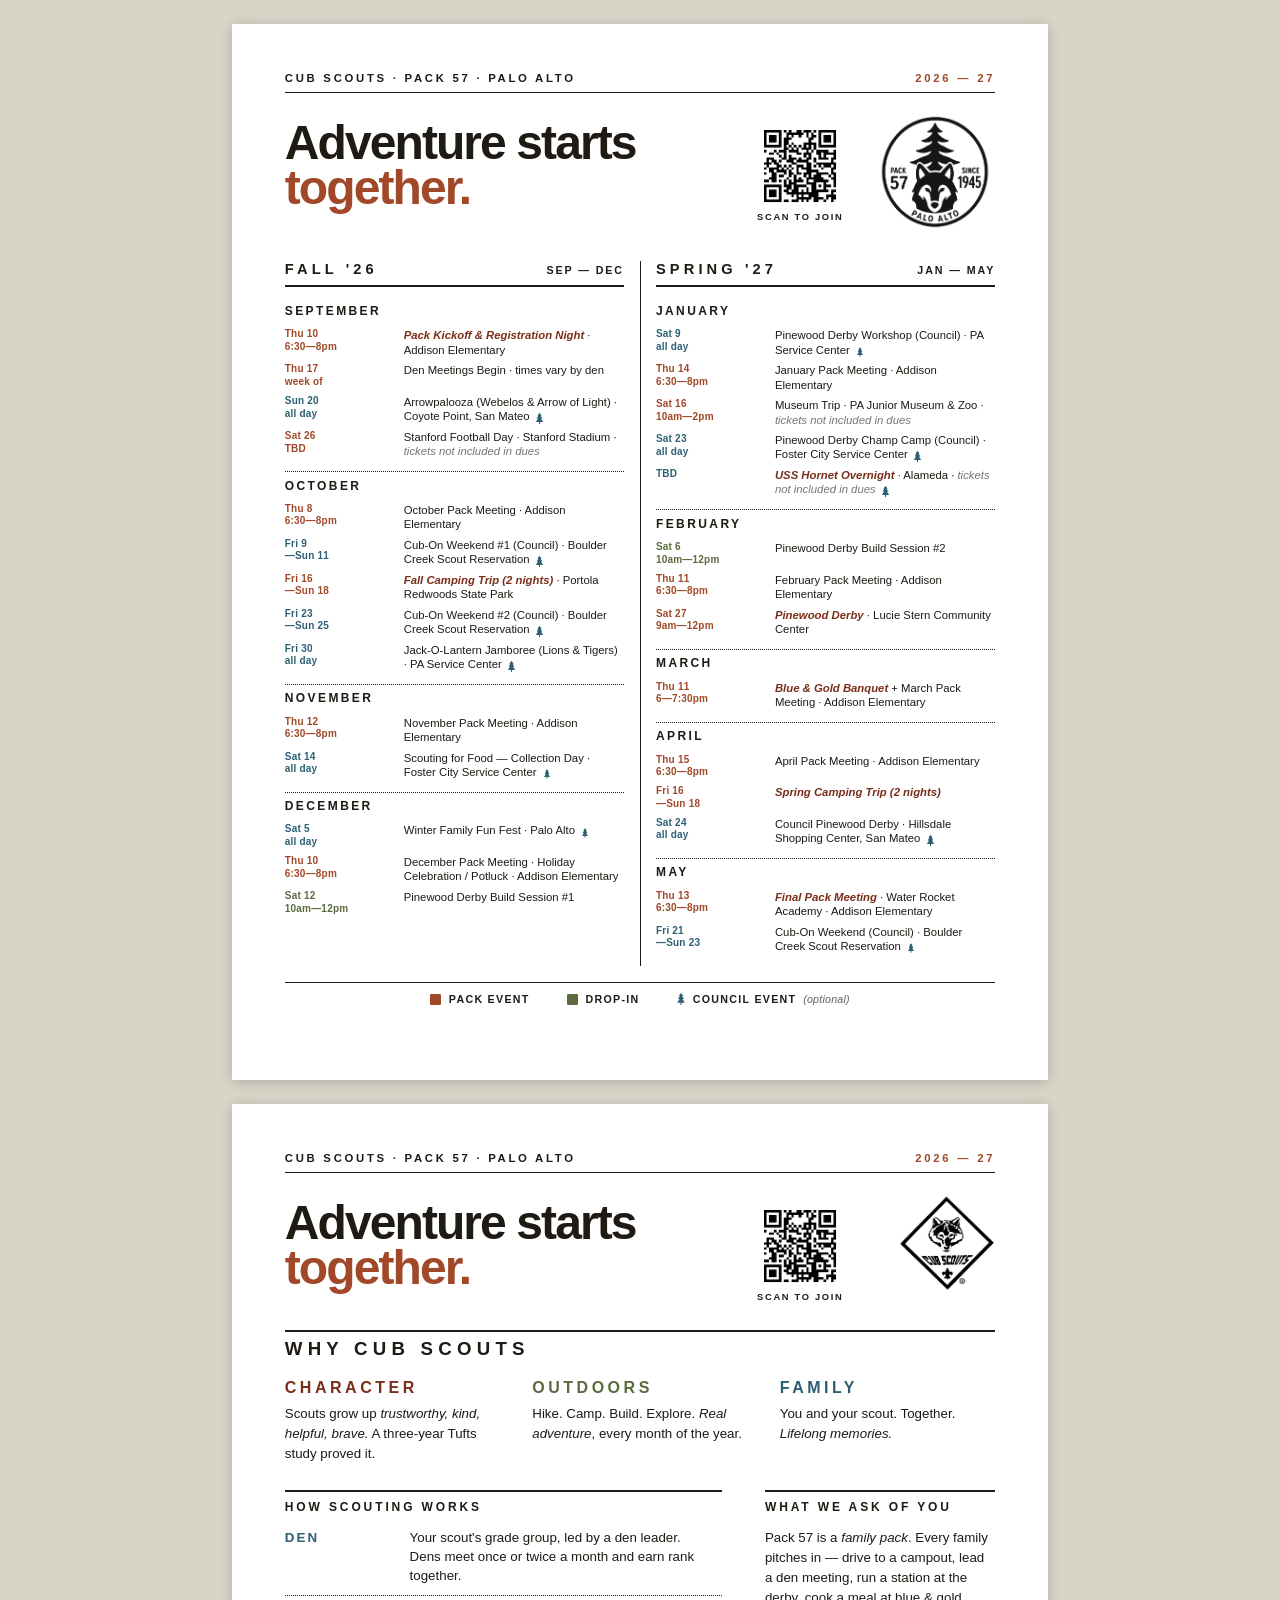
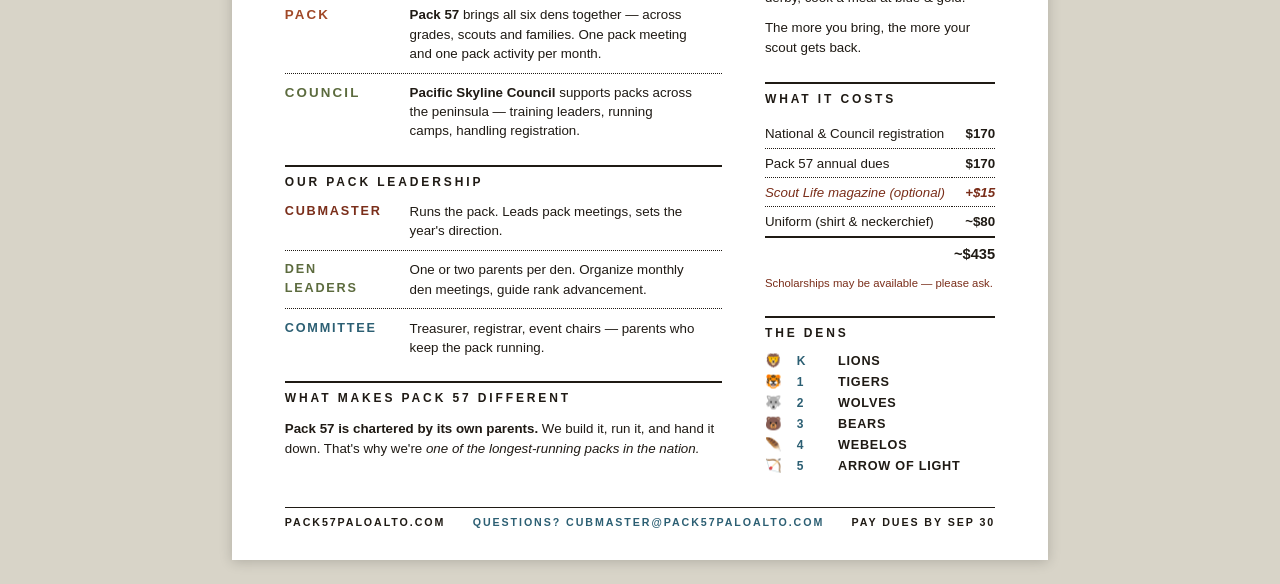
==== commit f1c841eb: "feat(calendar): add redwood silhouette marker for council events Adds a small ocean-colored conifer " ====
--- a/variants/b-swiss-grid.html
+++ b/variants/b-swiss-grid.html
@@ -205,6 +205,24 @@
   }
   .b .cal li.dropin .d { color: var(--moss); }
   .b .cal li.council .d { color: var(--ocean); }
+
+  /* Council redwood mark — small ocean conifer silhouette after each council event title */
+  .b .cal li.council span:nth-of-type(2)::after {
+    content: "";
+    display: inline-block;
+    width: 5pt;
+    height: 8pt;
+    margin-left: 5pt;
+    background-image: url("data:image/svg+xml;utf8,<svg xmlns='http://www.w3.org/2000/svg' viewBox='0 0 10 16'><path d='M5 0 L8 4 L6.5 4 L9 8 L7 8 L10 13 L5.7 13 L5.7 16 L4.3 16 L4.3 13 L0 13 L3 8 L1 8 L3.5 4 L2 4 Z' fill='%232C5F73'/></svg>");
+    background-repeat: no-repeat;
+    background-size: contain;
+    background-position: center;
+    position: relative;
+    top: 1pt;
+    vertical-align: middle;
+    -webkit-print-color-adjust: exact;
+    print-color-adjust: exact;
+  }
   .b .cal li em {
     font-style: italic;
     color: var(--rust);
@@ -219,36 +237,6 @@
     margin-top: 1pt;
   }
 
-  /* Stacked calendar sections — Pack on top, Council on bottom */
-  .b .cal .cal-section {
-    margin-top: 16pt;
-  }
-  .b .cal .cal-section:first-child {
-    margin-top: 0;
-  }
-  .b .cal .cal-section-head {
-    font-size: 9pt;
-    letter-spacing: 0.32em;
-    text-transform: uppercase;
-    font-weight: 900;
-    color: var(--ink);
-    margin: 0 0 8pt;
-    padding-bottom: 5pt;
-    border-bottom: 1pt solid var(--ink);
-    display: flex;
-    justify-content: space-between;
-    align-items: baseline;
-  }
-  .b .cal .cal-section-head .opt {
-    font-size: 8pt;
-    letter-spacing: 0.06em;
-    font-weight: 400;
-    font-style: italic;
-    text-transform: none;
-    opacity: 0.7;
-    color: var(--ink);
-  }
-
   /* Calendar legend — sits under the seasons grid */
   .b .cal .key {
     grid-column: 1 / 13;
@@ -277,7 +265,18 @@
   }
   .b .cal .key .swatch.regular { background: var(--redwood); }
   .b .cal .key .swatch.dropin { background: var(--moss); }
-  .b .cal .key .swatch.council { background: var(--ocean); }
+  .b .cal .key .swatch.council {
+    background-color: transparent;
+    width: 6pt;
+    height: 9pt;
+    border-radius: 0;
+    background-image: url("data:image/svg+xml;utf8,<svg xmlns='http://www.w3.org/2000/svg' viewBox='0 0 10 16'><path d='M5 0 L8 4 L6.5 4 L9 8 L7 8 L10 13 L5.7 13 L5.7 16 L4.3 16 L4.3 13 L0 13 L3 8 L1 8 L3.5 4 L2 4 Z' fill='%232C5F73'/></svg>");
+    background-repeat: no-repeat;
+    background-size: contain;
+    background-position: center;
+    -webkit-print-color-adjust: exact;
+    print-color-adjust: exact;
+  }
   .b .cal .key .opt {
     font-style: italic;
     text-transform: none;
@@ -570,98 +569,100 @@
   </div>
 
   <div class="cal">
-
-    <!-- ===== PACK CALENDAR (top) ===== -->
-    <div class="cal-section">
-      <div class="cal-section-head">
-        <span>Pack 57 Calendar</span>
-        <span class="opt">events run by our pack</span>
-      </div>
-
-      <div class="seasons">
-
-        <!-- ===== PACK / FALL ===== -->
-        <div class="season fall">
-          <div class="season-head"><span>Fall '26</span><span class="span">Sep — Dec</span></div>
-
-          <div class="month">
-            <div class="m">September</div>
-            <ul>
-              <li class="flag"><span class="d">Thu 10<br>6:30—8pm</span><span><em>Pack Kickoff &amp; Registration Night</em> · Addison Elementary</span></li>
-              <li><span class="d">Thu 17<br>week of</span><span>Den Meetings Begin · times vary by den</span></li>
-              <li><span class="d">Sat 26<br>TBD</span><span>Stanford Football Day · Stanford Stadium · <em class="paid">tickets not included in dues</em></span></li>
-            </ul>
-          </div>
-
-          <div class="month">
-            <div class="m">October</div>
-            <ul>
-              <li><span class="d">Thu 8<br>6:30—8pm</span><span>October Pack Meeting · Addison Elementary</span></li>
-              <li class="flag"><span class="d">Fri 16<br>—Sun 18</span><span><em>Fall Camping Trip (2 nights)</em> · Portola Redwoods State Park</span></li>
-            </ul>
-          </div>
-
-          <div class="month">
-            <div class="m">November</div>
-            <ul>
-              <li><span class="d">Thu 12<br>6:30—8pm</span><span>November Pack Meeting · Addison Elementary</span></li>
-            </ul>
-          </div>
-
-          <div class="month">
-            <div class="m">December</div>
-            <ul>
-              <li><span class="d">Thu 10<br>6:30—8pm</span><span>December Pack Meeting · Holiday Celebration / Potluck · Addison Elementary</span></li>
-              <li class="dropin"><span class="d">Sat 12<br>10am—12pm</span><span>Pinewood Derby Build Session #1</span></li>
-            </ul>
-          </div>
-        </div>
-
-        <!-- ===== PACK / SPRING ===== -->
-        <div class="season spring">
-          <div class="season-head"><span>Spring '27</span><span class="span">Jan — May</span></div>
-
-          <div class="month">
-            <div class="m">January</div>
-            <ul>
-              <li><span class="d">Thu 14<br>6:30—8pm</span><span>January Pack Meeting · Addison Elementary</span></li>
-              <li><span class="d">Sat 16<br>10am—2pm</span><span>Museum Trip · PA Junior Museum &amp; Zoo · <em class="paid">tickets not included in dues</em></span></li>
-            </ul>
-          </div>
-
-          <div class="month">
-            <div class="m">February</div>
-            <ul>
-              <li class="dropin"><span class="d">Sat 6<br>10am—12pm</span><span>Pinewood Derby Build Session #2</span></li>
-              <li><span class="d">Thu 11<br>6:30—8pm</span><span>February Pack Meeting · Addison Elementary</span></li>
-              <li class="flag"><span class="d">Sat 27<br>9am—12pm</span><span><em>Pinewood Derby</em> · Lucie Stern Community Center</span></li>
-            </ul>
-          </div>
-
-          <div class="month">
-            <div class="m">March</div>
-            <ul>
-              <li class="flag"><span class="d">Thu 11<br>6—7:30pm</span><span><em>Blue &amp; Gold Banquet</em> + March Pack Meeting · Addison Elementary</span></li>
-            </ul>
-          </div>
-
-          <div class="month">
-            <div class="m">April</div>
-            <ul>
-              <li><span class="d">Thu 15<br>6:30—8pm</span><span>April Pack Meeting · Addison Elementary</span></li>
-              <li class="flag"><span class="d">Fri 16<br>—Sun 18</span><span><em>Spring Camping Trip (2 nights)</em></span></li>
-            </ul>
-          </div>
-
-          <div class="month">
-            <div class="m">May</div>
-            <ul>
-              <li class="flag"><span class="d">Thu 13<br>6:30—8pm</span><span><em>Final Pack Meeting</em> · Water Rocket Academy · Addison Elementary</span></li>
-            </ul>
-          </div>
-        </div>
-
-      </div>
+    <div class="seasons">
+
+      <!-- ===== FALL ===== -->
+      <div class="season fall">
+        <div class="season-head"><span>Fall '26</span><span class="span">Sep — Dec</span></div>
+
+        <div class="month">
+          <div class="m">September</div>
+          <ul>
+            <li class="flag"><span class="d">Thu 10<br>6:30—8pm</span><span><em>Pack Kickoff &amp; Registration Night</em> · Addison Elementary</span></li>
+            <li><span class="d">Thu 17<br>week of</span><span>Den Meetings Begin · times vary by den</span></li>
+            <li class="council"><span class="d">Sun 20<br>all day</span><span>Arrowpalooza (Webelos &amp; Arrow of Light) · Coyote Point, San Mateo</span></li>
+            <li><span class="d">Sat 26<br>TBD</span><span>Stanford Football Day · Stanford Stadium · <em class="paid">tickets not included in dues</em></span></li>
+          </ul>
+        </div>
+
+        <div class="month">
+          <div class="m">October</div>
+          <ul>
+            <li><span class="d">Thu 8<br>6:30—8pm</span><span>October Pack Meeting · Addison Elementary</span></li>
+            <li class="council"><span class="d">Fri 9<br>—Sun 11</span><span>Cub-On Weekend #1 (Council) · Boulder Creek Scout Reservation</span></li>
+            <li class="flag"><span class="d">Fri 16<br>—Sun 18</span><span><em>Fall Camping Trip (2 nights)</em> · Portola Redwoods State Park</span></li>
+            <li class="council"><span class="d">Fri 23<br>—Sun 25</span><span>Cub-On Weekend #2 (Council) · Boulder Creek Scout Reservation</span></li>
+            <li class="council"><span class="d">Fri 30<br>all day</span><span>Jack-O-Lantern Jamboree (Lions &amp; Tigers) · PA Service Center</span></li>
+          </ul>
+        </div>
+
+        <div class="month">
+          <div class="m">November</div>
+          <ul>
+            <li><span class="d">Thu 12<br>6:30—8pm</span><span>November Pack Meeting · Addison Elementary</span></li>
+            <li class="council"><span class="d">Sat 14<br>all day</span><span>Scouting for Food — Collection Day · Foster City Service Center</span></li>
+          </ul>
+        </div>
+
+        <div class="month">
+          <div class="m">December</div>
+          <ul>
+            <li class="council"><span class="d">Sat 5<br>all day</span><span>Winter Family Fun Fest · Palo Alto</span></li>
+            <li><span class="d">Thu 10<br>6:30—8pm</span><span>December Pack Meeting · Holiday Celebration / Potluck · Addison Elementary</span></li>
+            <li class="dropin"><span class="d">Sat 12<br>10am—12pm</span><span>Pinewood Derby Build Session #1</span></li>
+          </ul>
+        </div>
+      </div>
+
+      <!-- ===== SPRING (Jan—May) ===== -->
+      <div class="season spring">
+        <div class="season-head"><span>Spring '27</span><span class="span">Jan — May</span></div>
+
+        <div class="month">
+          <div class="m">January</div>
+          <ul>
+            <li class="council"><span class="d">Sat 9<br>all day</span><span>Pinewood Derby Workshop (Council) · PA Service Center</span></li>
+            <li><span class="d">Thu 14<br>6:30—8pm</span><span>January Pack Meeting · Addison Elementary</span></li>
+            <li><span class="d">Sat 16<br>10am—2pm</span><span>Museum Trip · PA Junior Museum &amp; Zoo · <em class="paid">tickets not included in dues</em></span></li>
+            <li class="council"><span class="d">Sat 23<br>all day</span><span>Pinewood Derby Champ Camp (Council) · Foster City Service Center</span></li>
+            <li class="council"><span class="d">TBD</span><span><em>USS Hornet Overnight</em> · Alameda · <em class="paid">tickets not included in dues</em></span></li>
+          </ul>
+        </div>
+
+        <div class="month">
+          <div class="m">February</div>
+          <ul>
+            <li class="dropin"><span class="d">Sat 6<br>10am—12pm</span><span>Pinewood Derby Build Session #2</span></li>
+            <li><span class="d">Thu 11<br>6:30—8pm</span><span>February Pack Meeting · Addison Elementary</span></li>
+            <li class="flag"><span class="d">Sat 27<br>9am—12pm</span><span><em>Pinewood Derby</em> · Lucie Stern Community Center</span></li>
+          </ul>
+        </div>
+
+        <div class="month">
+          <div class="m">March</div>
+          <ul>
+            <li class="flag"><span class="d">Thu 11<br>6—7:30pm</span><span><em>Blue &amp; Gold Banquet</em> + March Pack Meeting · Addison Elementary</span></li>
+          </ul>
+        </div>
+
+        <div class="month">
+          <div class="m">April</div>
+          <ul>
+            <li><span class="d">Thu 15<br>6:30—8pm</span><span>April Pack Meeting · Addison Elementary</span></li>
+            <li class="flag"><span class="d">Fri 16<br>—Sun 18</span><span><em>Spring Camping Trip (2 nights)</em></span></li>
+            <li class="council"><span class="d">Sat 24<br>all day</span><span>Council Pinewood Derby · Hillsdale Shopping Center, San Mateo</span></li>
+          </ul>
+        </div>
+
+        <div class="month">
+          <div class="m">May</div>
+          <ul>
+            <li class="flag"><span class="d">Thu 13<br>6:30—8pm</span><span><em>Final Pack Meeting</em> · Water Rocket Academy · Addison Elementary</span></li>
+            <li class="council"><span class="d">Fri 21<br>—Sun 23</span><span>Cub-On Weekend (Council) · Boulder Creek Scout Reservation</span></li>
+          </ul>
+        </div>
+      </div>
+
     </div>
 
     <div class="key">
@@ -671,115 +672,11 @@
       </div>
       <div class="item">
         <span class="swatch dropin"></span>
-        <span>Drop-in <span class="opt">(come if you want)</span></span>
-      </div>
-    </div>
-  </div>
-
-</div>
-
-<!-- =============================================================
-     PAGE 2 — Council Calendar (Pacific Skyline Council, optional)
-     ============================================================= -->
-<div class="page b">
-
-  <div class="marque">
-    <span>Cub Scouts · Pack 57 · Palo Alto</span>
-    <span class="right">2026 — 27</span>
-  </div>
-
-  <div class="hero">
-    <h1>Adventure starts<br><em>together.</em></h1>
-  </div>
-
-  <div class="qr">
-    <img src="../assets/qr-pack57-join.png" alt="Scan to join Pack 57">
-    <div class="qr-cap">Scan to Join</div>
-  </div>
-
-  <div class="logo">
-    <img src="../assets/cub-scout-logo.png" alt="Cub Scouts">
-  </div>
-
-  <div class="cal">
-    <div class="cal-section">
-      <div class="cal-section-head">
-        <span>Council Events</span>
-        <span class="opt">all optional · regional events run by Pacific Skyline Council</span>
-      </div>
-
-      <div class="seasons">
-
-        <!-- ===== COUNCIL / FALL ===== -->
-        <div class="season fall">
-          <div class="season-head"><span>Fall '26</span><span class="span">Sep — Dec</span></div>
-
-          <div class="month">
-            <div class="m">September</div>
-            <ul>
-              <li class="council"><span class="d">Sun 20<br>all day</span><span>Arrowpalooza (Webelos &amp; Arrow of Light) · Coyote Point, San Mateo</span></li>
-            </ul>
-          </div>
-
-          <div class="month">
-            <div class="m">October</div>
-            <ul>
-              <li class="council"><span class="d">Fri 9<br>—Sun 11</span><span>Cub-On Weekend #1 · Boulder Creek Scout Reservation</span></li>
-              <li class="council"><span class="d">Fri 23<br>—Sun 25</span><span>Cub-On Weekend #2 · Boulder Creek Scout Reservation</span></li>
-              <li class="council"><span class="d">Fri 30<br>all day</span><span>Jack-O-Lantern Jamboree (Lions &amp; Tigers) · PA Service Center</span></li>
-            </ul>
-          </div>
-
-          <div class="month">
-            <div class="m">November</div>
-            <ul>
-              <li class="council"><span class="d">Sat 14<br>all day</span><span>Scouting for Food — Collection Day · Foster City Service Center</span></li>
-            </ul>
-          </div>
-
-          <div class="month">
-            <div class="m">December</div>
-            <ul>
-              <li class="council"><span class="d">Sat 5<br>all day</span><span>Winter Family Fun Fest · PA Service Center</span></li>
-            </ul>
-          </div>
-        </div>
-
-        <!-- ===== COUNCIL / SPRING ===== -->
-        <div class="season spring">
-          <div class="season-head"><span>Spring '27</span><span class="span">Jan — May</span></div>
-
-          <div class="month">
-            <div class="m">January</div>
-            <ul>
-              <li class="council"><span class="d">Sat 9<br>all day</span><span>Pinewood Derby Workshop · PA Service Center</span></li>
-              <li class="council"><span class="d">Sat 23<br>all day</span><span>Pinewood Derby Champ Camp · Foster City Service Center</span></li>
-              <li class="council"><span class="d">TBD</span><span><em>USS Hornet Overnight</em> · Alameda · <em class="paid">tickets not included in dues</em></span></li>
-            </ul>
-          </div>
-
-          <div class="month">
-            <div class="m">April</div>
-            <ul>
-              <li class="council"><span class="d">Sat 24<br>all day</span><span>Council Pinewood Derby · Hillsdale Shopping Center, San Mateo</span></li>
-            </ul>
-          </div>
-
-          <div class="month">
-            <div class="m">May</div>
-            <ul>
-              <li class="council"><span class="d">Fri 21<br>—Sun 23</span><span>Cub-On Weekend · Boulder Creek Scout Reservation</span></li>
-            </ul>
-          </div>
-        </div>
-
-      </div>
-    </div>
-
-    <div class="key">
+        <span>Drop-in</span>
+      </div>
       <div class="item">
         <span class="swatch council"></span>
-        <span>Council event <span class="opt">(all optional)</span></span>
+        <span>Council event <span class="opt">(optional)</span></span>
       </div>
     </div>
   </div>
